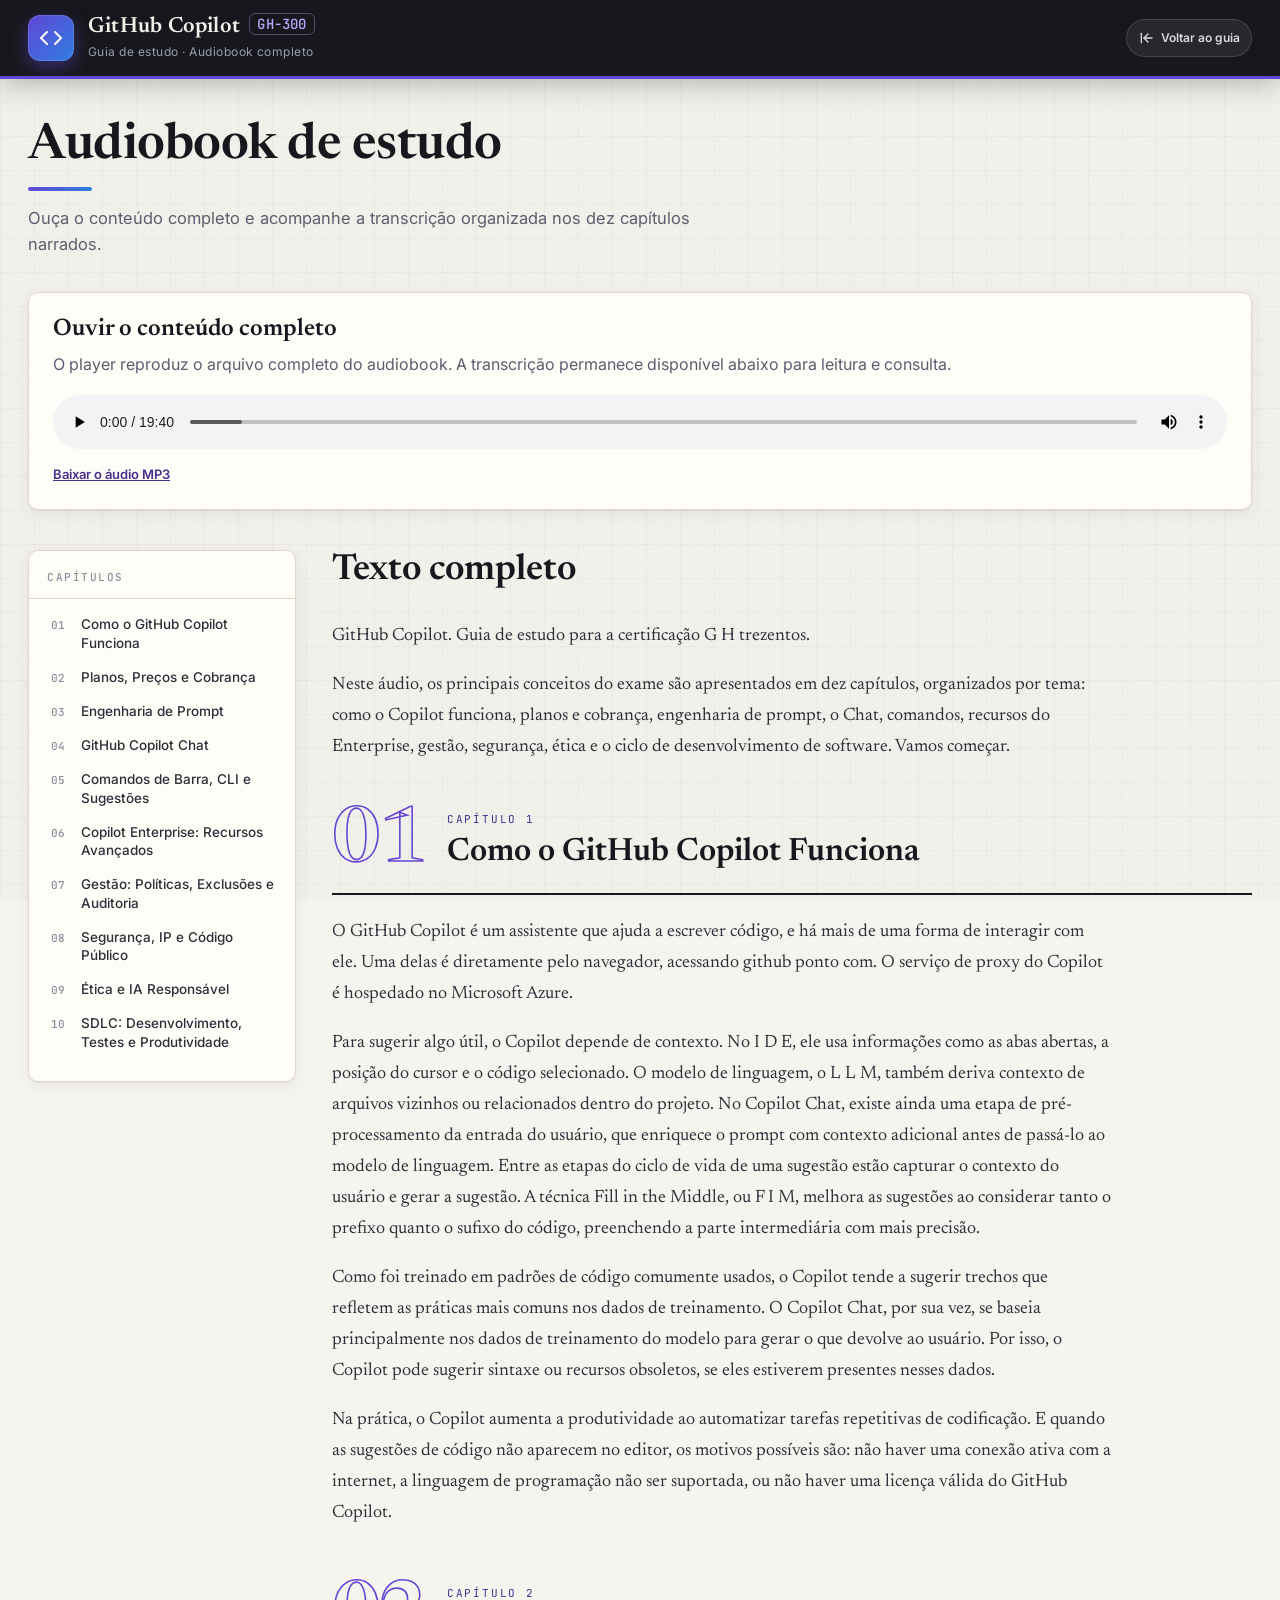
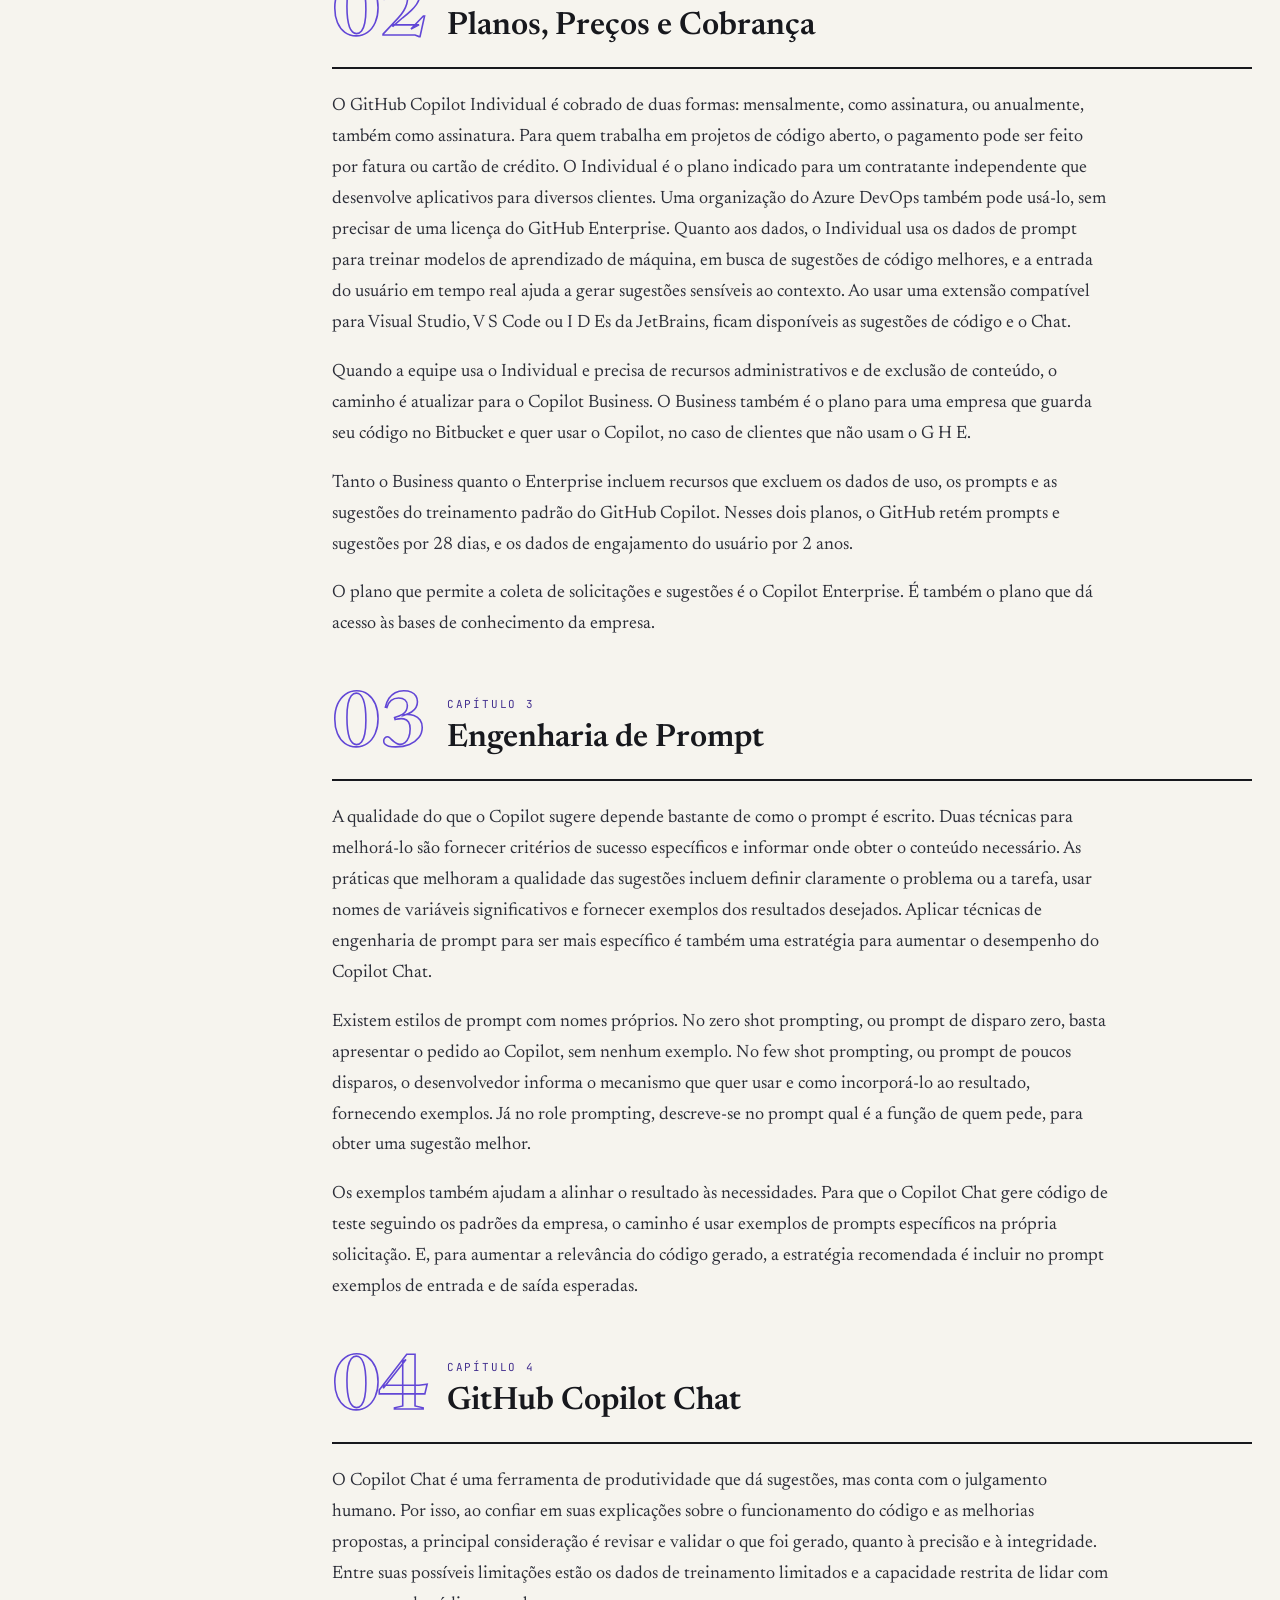
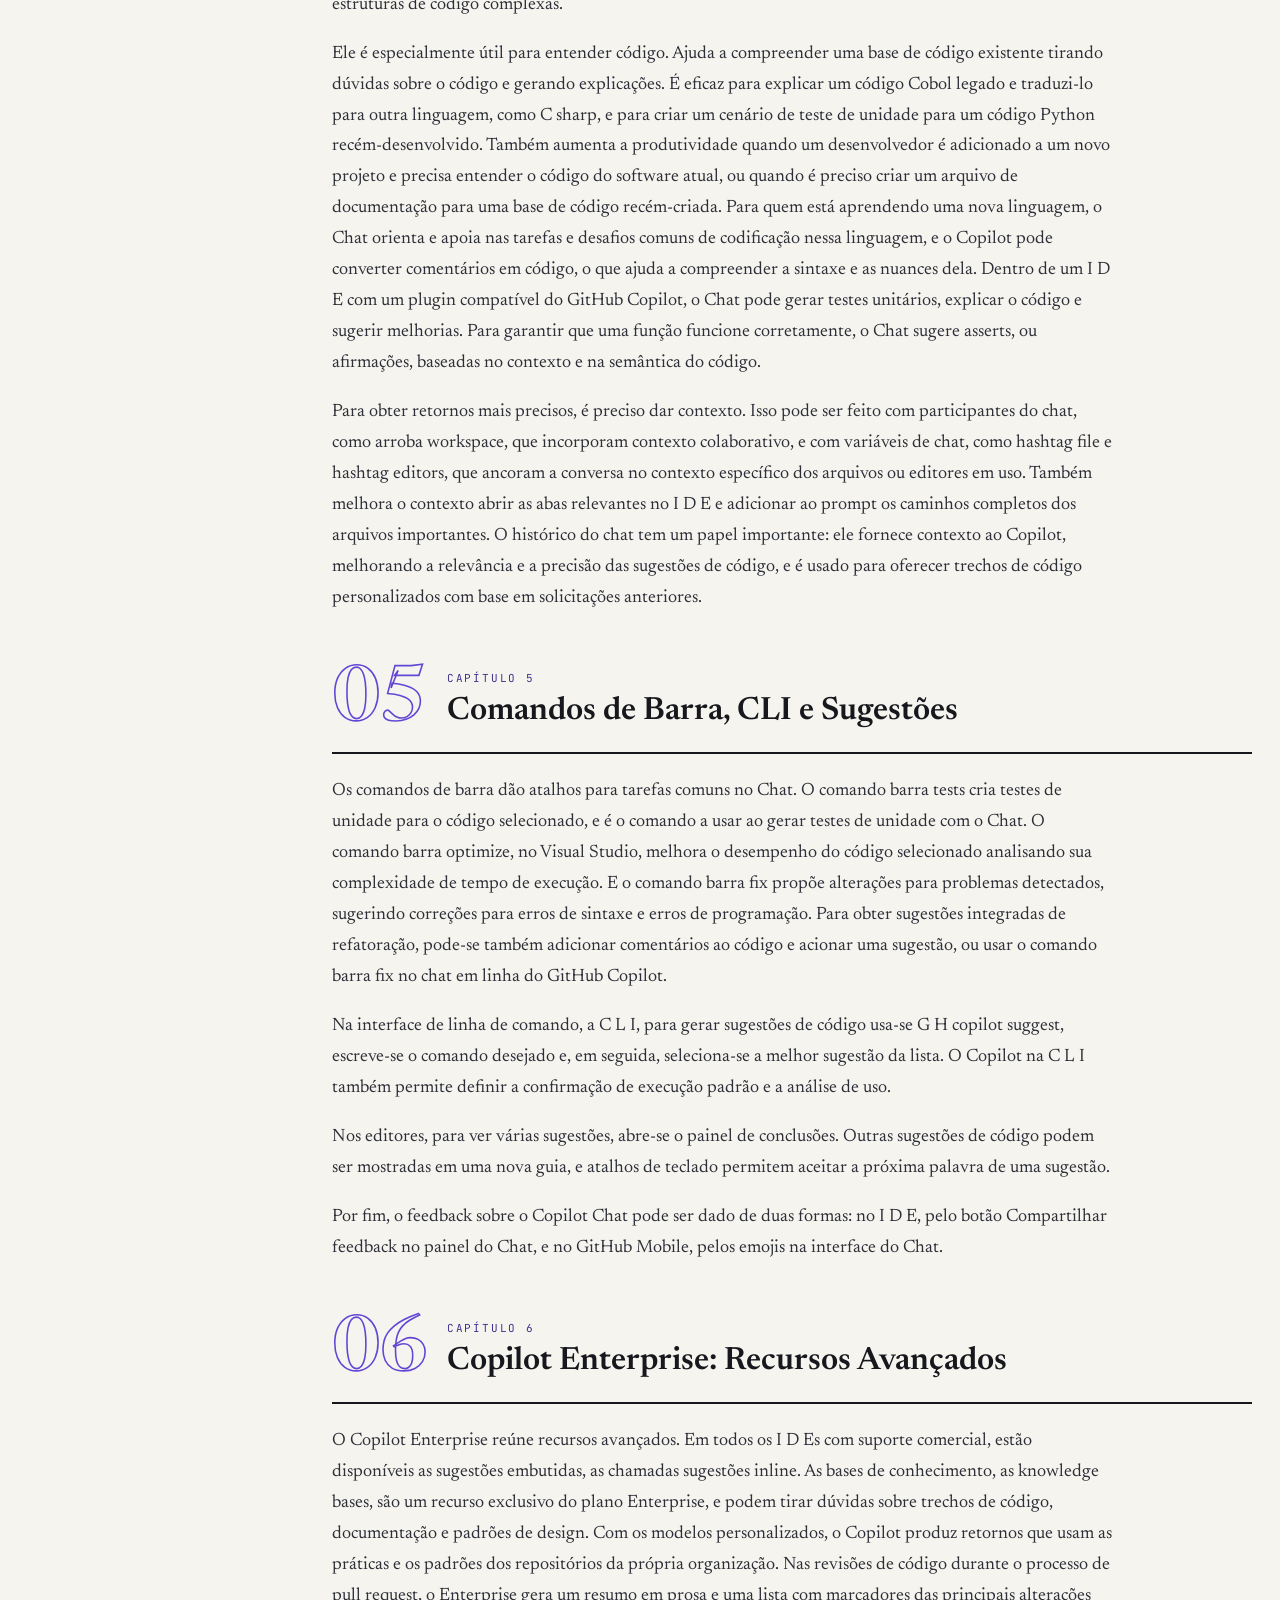
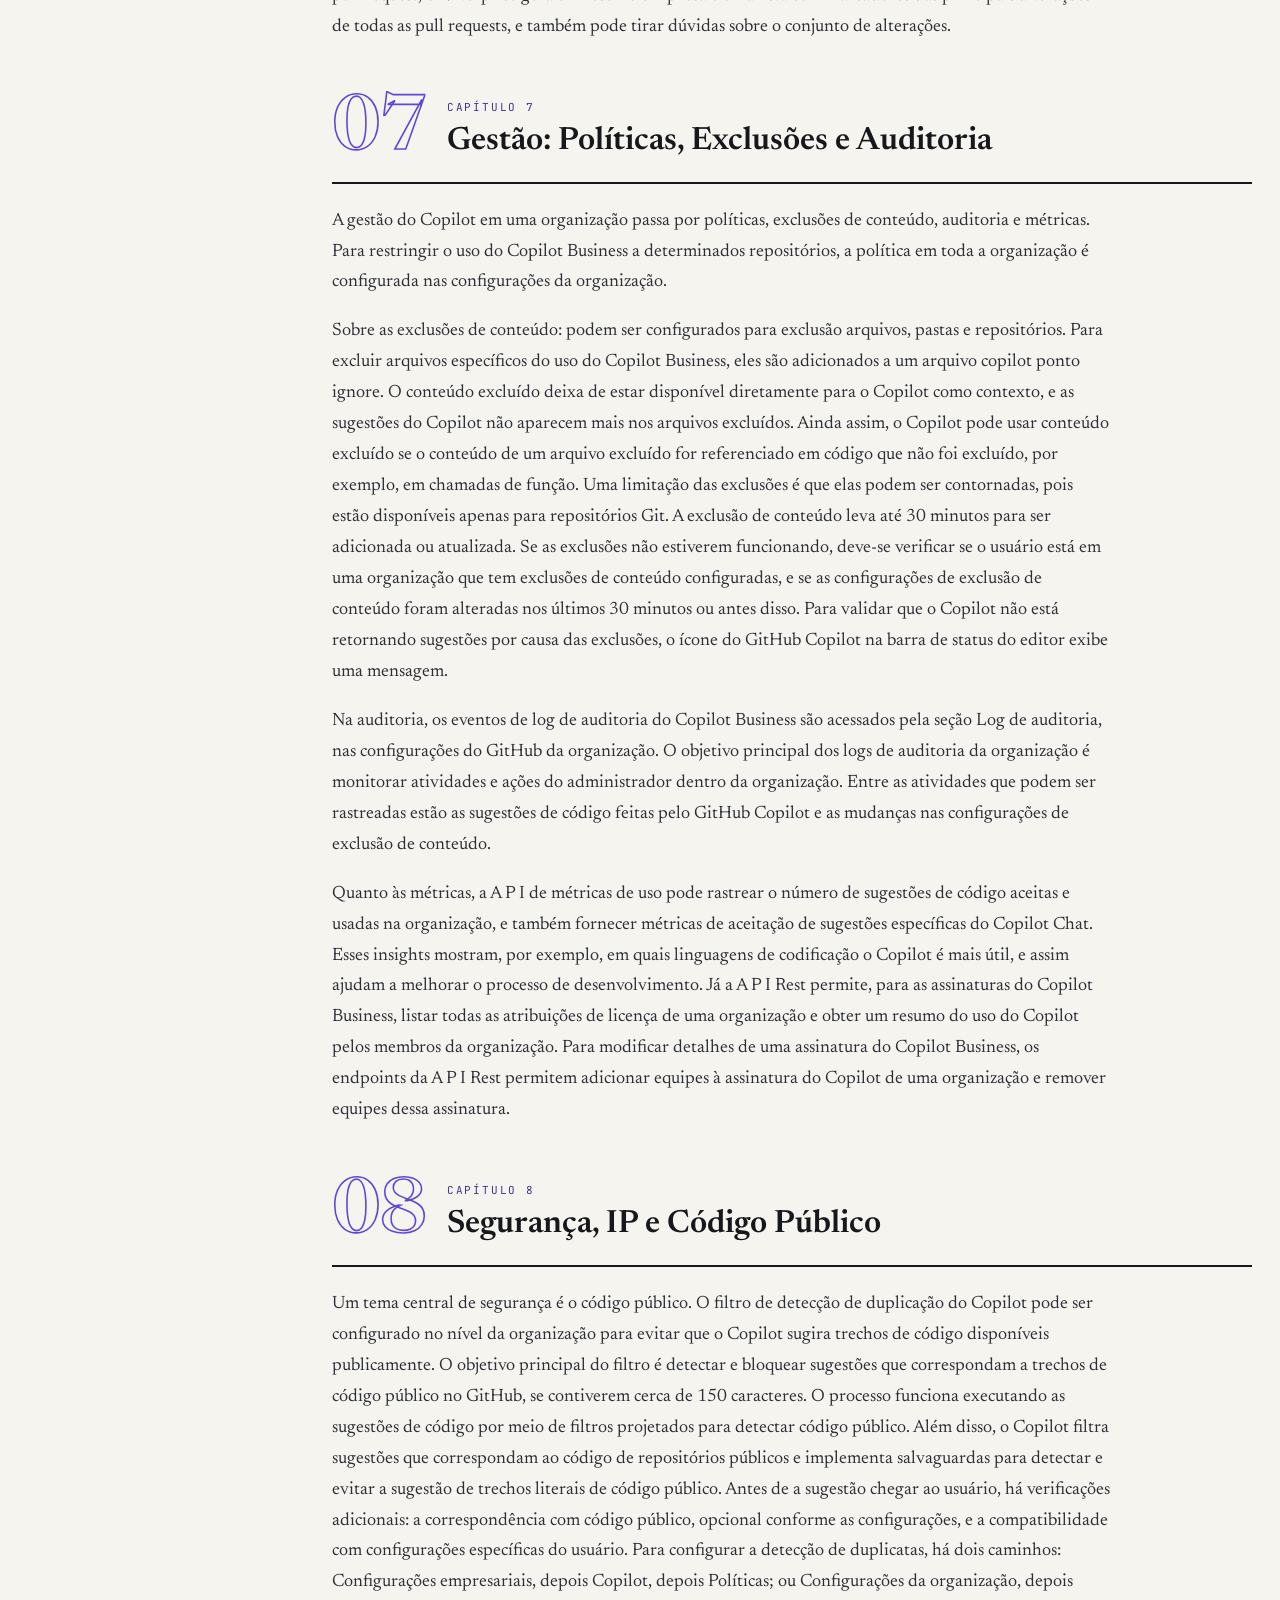
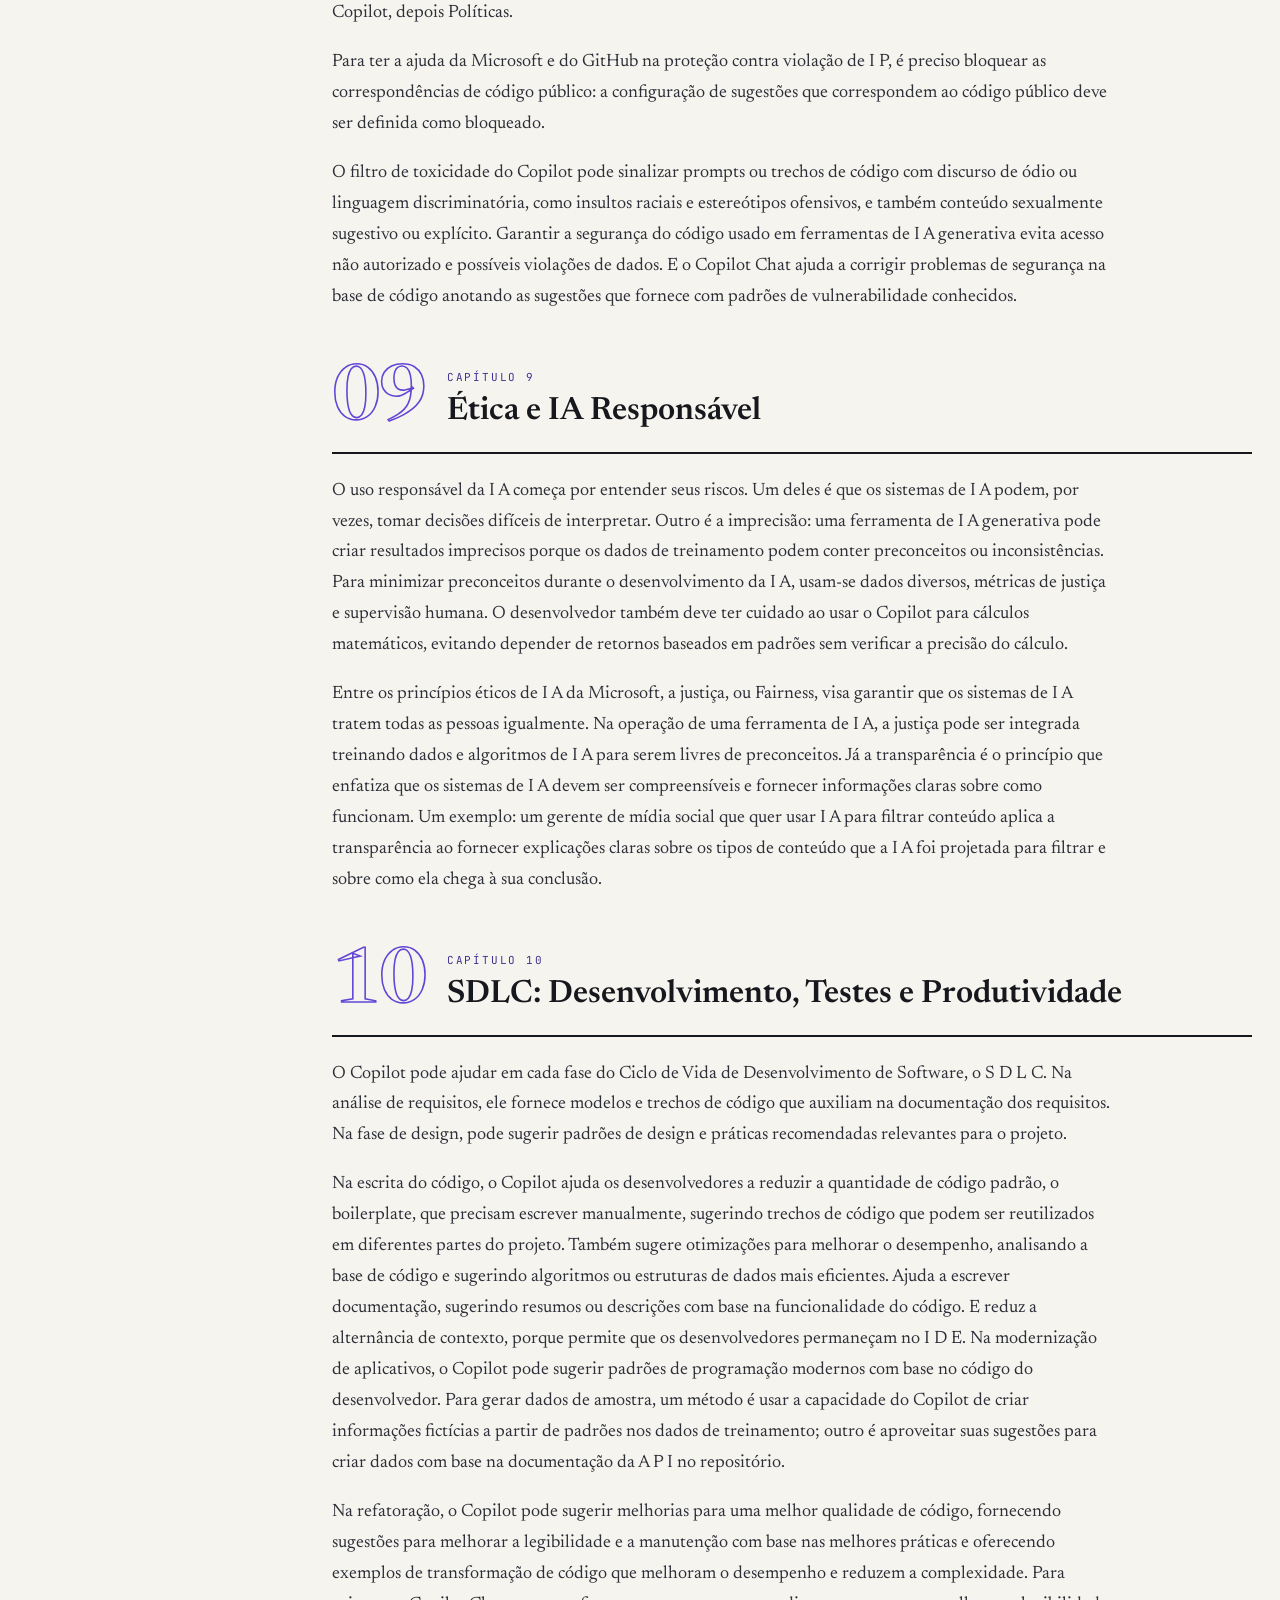
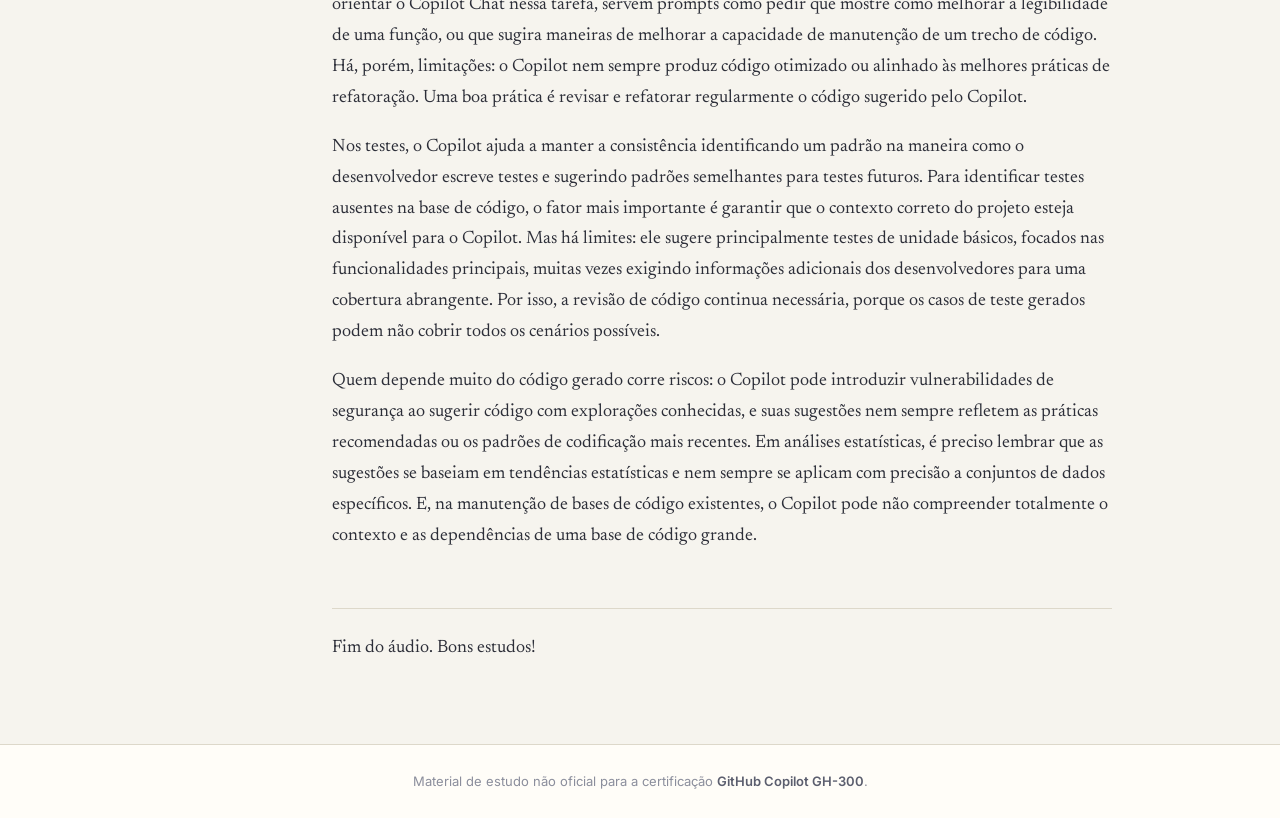
==== audiobook.html @ a76edcdc "feat(audio): include audio" ====
<!DOCTYPE html>
<html lang="pt-BR">
<head>
<meta charset="UTF-8">
<meta name="viewport" content="width=device-width, initial-scale=1.0">
<title>Audiobook · GitHub Copilot GH-300</title>
<meta name="description" content="Audiobook e texto completo por capítulos para estudo da certificação GitHub Copilot GH-300.">
<link rel="preconnect" href="https://fonts.googleapis.com">
<link rel="preconnect" href="https://fonts.gstatic.com" crossorigin>
<link href="https://fonts.googleapis.com/css2?family=Newsreader:ital,opsz,wght@0,6..72,400;0,6..72,500;0,6..72,600;1,6..72,400&family=Inter:wght@400;500;600;700&family=JetBrains+Mono:wght@400;500&display=swap" rel="stylesheet">
<link rel="stylesheet" href="styles.css">
<link rel="icon" href="data:image/svg+xml,<svg xmlns='http://www.w3.org/2000/svg' viewBox='0 0 100 100'><text y='.9em' font-size='90'>📘</text></svg>">
</head>
<body>
<a class="skip-link" href="#main-content">Pular para o conteúdo principal</a>

<header class="site-header">
  <div class="header-inner">
    <div class="brand">
      <div class="brand-mark">
        <svg viewBox="0 0 24 24" fill="none" stroke="currentColor" stroke-width="2" stroke-linecap="round" stroke-linejoin="round" aria-hidden="true"><polyline points="16 18 22 12 16 6"></polyline><polyline points="8 6 2 12 8 18"></polyline></svg>
      </div>
      <div class="brand-text">
        <h1>GitHub Copilot <span>GH-300</span></h1>
        <p>Guia de estudo · Audiobook completo</p>
      </div>
    </div>

    <div class="header-tools">
      <a class="header-page-link" href="index.html" aria-label="Voltar para o guia principal">
        <svg viewBox="0 0 24 24" fill="none" stroke="currentColor" stroke-width="2" stroke-linecap="round" stroke-linejoin="round" aria-hidden="true"><path d="M15 18l-6-6 6-6"></path><path d="M9 12h12"></path><path d="M5 5v14"></path></svg>
        <span>Voltar ao guia</span>
      </a>
    </div>
  </div>
</header>

<main id="main-content" class="container audiobook-page">
  <section class="view-intro" aria-labelledby="audiobook-title">
    <h2 id="audiobook-title">Audiobook de estudo</h2>
    <p>Ouça o conteúdo completo e acompanhe a transcrição organizada nos dez capítulos narrados.</p>
  </section>

  <section class="audiobook-player" aria-labelledby="player-title">
    <h2 id="player-title">Ouvir o conteúdo completo</h2>
    <p id="player-description">O player reproduz o arquivo completo do audiobook. A transcrição permanece disponível abaixo para leitura e consulta.</p>
    <audio controls preload="metadata" aria-label="Audiobook completo do GitHub Copilot GH-300" aria-describedby="player-description">
      <source src="audio/audiobook-github-copilot.mp3" type="audio/mpeg">
      Seu navegador não oferece reprodução de áudio HTML5.
      <a href="audio/audiobook-github-copilot.mp3">Abrir ou baixar o arquivo MP3</a>.
    </audio>
    <a class="audiobook-download" href="audio/audiobook-github-copilot.mp3" download>Baixar o áudio MP3</a>
  </section>

  <div class="chapters-layout">
    <aside class="chapter-nav" aria-label="Capítulos do audiobook">
      <h3>Capítulos</h3>
      <nav aria-label="Navegação por capítulo">
        <ol>
          <li><a href="#capitulo-1"><span class="nav-num">01</span><span class="nav-title">Como o GitHub Copilot Funciona</span></a></li>
          <li><a href="#capitulo-2"><span class="nav-num">02</span><span class="nav-title">Planos, Preços e Cobrança</span></a></li>
          <li><a href="#capitulo-3"><span class="nav-num">03</span><span class="nav-title">Engenharia de Prompt</span></a></li>
          <li><a href="#capitulo-4"><span class="nav-num">04</span><span class="nav-title">GitHub Copilot Chat</span></a></li>
          <li><a href="#capitulo-5"><span class="nav-num">05</span><span class="nav-title">Comandos de Barra, CLI e Sugestões</span></a></li>
          <li><a href="#capitulo-6"><span class="nav-num">06</span><span class="nav-title">Copilot Enterprise: Recursos Avançados</span></a></li>
          <li><a href="#capitulo-7"><span class="nav-num">07</span><span class="nav-title">Gestão: Políticas, Exclusões e Auditoria</span></a></li>
          <li><a href="#capitulo-8"><span class="nav-num">08</span><span class="nav-title">Segurança, IP e Código Público</span></a></li>
          <li><a href="#capitulo-9"><span class="nav-num">09</span><span class="nav-title">Ética e IA Responsável</span></a></li>
          <li><a href="#capitulo-10"><span class="nav-num">10</span><span class="nav-title">SDLC: Desenvolvimento, Testes e Produtividade</span></a></li>
        </ol>
      </nav>
    </aside>

    <article class="audiobook-transcript" aria-labelledby="transcript-title">
      <h2 id="transcript-title" class="audiobook-transcript-title">Texto completo</h2>

      <div class="audiobook-preamble audiobook-text">
        <p>GitHub Copilot. Guia de estudo para a certificação G H trezentos.</p>
        <p>Neste áudio, os principais conceitos do exame são apresentados em dez capítulos, organizados por tema: como o Copilot funciona, planos e cobrança, engenharia de prompt, o Chat, comandos, recursos do Enterprise, gestão, segurança, ética e o ciclo de desenvolvimento de software. Vamos começar.</p>
      </div>

      <section id="capitulo-1" class="chapter audiobook-chapter" aria-labelledby="capitulo-1-title">
        <div class="chapter-head">
          <div class="chapter-bignum" aria-hidden="true">01</div>
          <div>
            <span class="chapter-kicker">Capítulo 1</span>
            <h3 id="capitulo-1-title">Como o GitHub Copilot Funciona</h3>
          </div>
        </div>
        <div class="audiobook-text">
          <p>O GitHub Copilot é um assistente que ajuda a escrever código, e há mais de uma forma de interagir com ele. Uma delas é diretamente pelo navegador, acessando github ponto com. O serviço de proxy do Copilot é hospedado no Microsoft Azure.</p>
          <p>Para sugerir algo útil, o Copilot depende de contexto. No I D E, ele usa informações como as abas abertas, a posição do cursor e o código selecionado. O modelo de linguagem, o L L M, também deriva contexto de arquivos vizinhos ou relacionados dentro do projeto. No Copilot Chat, existe ainda uma etapa de pré-processamento da entrada do usuário, que enriquece o prompt com contexto adicional antes de passá-lo ao modelo de linguagem. Entre as etapas do ciclo de vida de uma sugestão estão capturar o contexto do usuário e gerar a sugestão. A técnica Fill in the Middle, ou F I M, melhora as sugestões ao considerar tanto o prefixo quanto o sufixo do código, preenchendo a parte intermediária com mais precisão.</p>
          <p>Como foi treinado em padrões de código comumente usados, o Copilot tende a sugerir trechos que refletem as práticas mais comuns nos dados de treinamento. O Copilot Chat, por sua vez, se baseia principalmente nos dados de treinamento do modelo para gerar o que devolve ao usuário. Por isso, o Copilot pode sugerir sintaxe ou recursos obsoletos, se eles estiverem presentes nesses dados.</p>
          <p>Na prática, o Copilot aumenta a produtividade ao automatizar tarefas repetitivas de codificação. E quando as sugestões de código não aparecem no editor, os motivos possíveis são: não haver uma conexão ativa com a internet, a linguagem de programação não ser suportada, ou não haver uma licença válida do GitHub Copilot.</p>
        </div>
      </section>

      <section id="capitulo-2" class="chapter audiobook-chapter" aria-labelledby="capitulo-2-title">
        <div class="chapter-head">
          <div class="chapter-bignum" aria-hidden="true">02</div>
          <div>
            <span class="chapter-kicker">Capítulo 2</span>
            <h3 id="capitulo-2-title">Planos, Preços e Cobrança</h3>
          </div>
        </div>
        <div class="audiobook-text">
          <p>O GitHub Copilot Individual é cobrado de duas formas: mensalmente, como assinatura, ou anualmente, também como assinatura. Para quem trabalha em projetos de código aberto, o pagamento pode ser feito por fatura ou cartão de crédito. O Individual é o plano indicado para um contratante independente que desenvolve aplicativos para diversos clientes. Uma organização do Azure DevOps também pode usá-lo, sem precisar de uma licença do GitHub Enterprise. Quanto aos dados, o Individual usa os dados de prompt para treinar modelos de aprendizado de máquina, em busca de sugestões de código melhores, e a entrada do usuário em tempo real ajuda a gerar sugestões sensíveis ao contexto. Ao usar uma extensão compatível para Visual Studio, V S Code ou I D Es da JetBrains, ficam disponíveis as sugestões de código e o Chat.</p>
          <p>Quando a equipe usa o Individual e precisa de recursos administrativos e de exclusão de conteúdo, o caminho é atualizar para o Copilot Business. O Business também é o plano para uma empresa que guarda seu código no Bitbucket e quer usar o Copilot, no caso de clientes que não usam o G H E.</p>
          <p>Tanto o Business quanto o Enterprise incluem recursos que excluem os dados de uso, os prompts e as sugestões do treinamento padrão do GitHub Copilot. Nesses dois planos, o GitHub retém prompts e sugestões por 28 dias, e os dados de engajamento do usuário por 2 anos.</p>
          <p>O plano que permite a coleta de solicitações e sugestões é o Copilot Enterprise. É também o plano que dá acesso às bases de conhecimento da empresa.</p>
        </div>
      </section>

      <section id="capitulo-3" class="chapter audiobook-chapter" aria-labelledby="capitulo-3-title">
        <div class="chapter-head">
          <div class="chapter-bignum" aria-hidden="true">03</div>
          <div>
            <span class="chapter-kicker">Capítulo 3</span>
            <h3 id="capitulo-3-title">Engenharia de Prompt</h3>
          </div>
        </div>
        <div class="audiobook-text">
          <p>A qualidade do que o Copilot sugere depende bastante de como o prompt é escrito. Duas técnicas para melhorá-lo são fornecer critérios de sucesso específicos e informar onde obter o conteúdo necessário. As práticas que melhoram a qualidade das sugestões incluem definir claramente o problema ou a tarefa, usar nomes de variáveis significativos e fornecer exemplos dos resultados desejados. Aplicar técnicas de engenharia de prompt para ser mais específico é também uma estratégia para aumentar o desempenho do Copilot Chat.</p>
          <p>Existem estilos de prompt com nomes próprios. No zero shot prompting, ou prompt de disparo zero, basta apresentar o pedido ao Copilot, sem nenhum exemplo. No few shot prompting, ou prompt de poucos disparos, o desenvolvedor informa o mecanismo que quer usar e como incorporá-lo ao resultado, fornecendo exemplos. Já no role prompting, descreve-se no prompt qual é a função de quem pede, para obter uma sugestão melhor.</p>
          <p>Os exemplos também ajudam a alinhar o resultado às necessidades. Para que o Copilot Chat gere código de teste seguindo os padrões da empresa, o caminho é usar exemplos de prompts específicos na própria solicitação. E, para aumentar a relevância do código gerado, a estratégia recomendada é incluir no prompt exemplos de entrada e de saída esperadas.</p>
        </div>
      </section>

      <section id="capitulo-4" class="chapter audiobook-chapter" aria-labelledby="capitulo-4-title">
        <div class="chapter-head">
          <div class="chapter-bignum" aria-hidden="true">04</div>
          <div>
            <span class="chapter-kicker">Capítulo 4</span>
            <h3 id="capitulo-4-title">GitHub Copilot Chat</h3>
          </div>
        </div>
        <div class="audiobook-text">
          <p>O Copilot Chat é uma ferramenta de produtividade que dá sugestões, mas conta com o julgamento humano. Por isso, ao confiar em suas explicações sobre o funcionamento do código e as melhorias propostas, a principal consideração é revisar e validar o que foi gerado, quanto à precisão e à integridade. Entre suas possíveis limitações estão os dados de treinamento limitados e a capacidade restrita de lidar com estruturas de código complexas.</p>
          <p>Ele é especialmente útil para entender código. Ajuda a compreender uma base de código existente tirando dúvidas sobre o código e gerando explicações. É eficaz para explicar um código Cobol legado e traduzi-lo para outra linguagem, como C sharp, e para criar um cenário de teste de unidade para um código Python recém-desenvolvido. Também aumenta a produtividade quando um desenvolvedor é adicionado a um novo projeto e precisa entender o código do software atual, ou quando é preciso criar um arquivo de documentação para uma base de código recém-criada. Para quem está aprendendo uma nova linguagem, o Chat orienta e apoia nas tarefas e desafios comuns de codificação nessa linguagem, e o Copilot pode converter comentários em código, o que ajuda a compreender a sintaxe e as nuances dela. Dentro de um I D E com um plugin compatível do GitHub Copilot, o Chat pode gerar testes unitários, explicar o código e sugerir melhorias. Para garantir que uma função funcione corretamente, o Chat sugere asserts, ou afirmações, baseadas no contexto e na semântica do código.</p>
          <p>Para obter retornos mais precisos, é preciso dar contexto. Isso pode ser feito com participantes do chat, como arroba workspace, que incorporam contexto colaborativo, e com variáveis de chat, como hashtag file e hashtag editors, que ancoram a conversa no contexto específico dos arquivos ou editores em uso. Também melhora o contexto abrir as abas relevantes no I D E e adicionar ao prompt os caminhos completos dos arquivos importantes. O histórico do chat tem um papel importante: ele fornece contexto ao Copilot, melhorando a relevância e a precisão das sugestões de código, e é usado para oferecer trechos de código personalizados com base em solicitações anteriores.</p>
        </div>
      </section>

      <section id="capitulo-5" class="chapter audiobook-chapter" aria-labelledby="capitulo-5-title">
        <div class="chapter-head">
          <div class="chapter-bignum" aria-hidden="true">05</div>
          <div>
            <span class="chapter-kicker">Capítulo 5</span>
            <h3 id="capitulo-5-title">Comandos de Barra, CLI e Sugestões</h3>
          </div>
        </div>
        <div class="audiobook-text">
          <p>Os comandos de barra dão atalhos para tarefas comuns no Chat. O comando barra tests cria testes de unidade para o código selecionado, e é o comando a usar ao gerar testes de unidade com o Chat. O comando barra optimize, no Visual Studio, melhora o desempenho do código selecionado analisando sua complexidade de tempo de execução. E o comando barra fix propõe alterações para problemas detectados, sugerindo correções para erros de sintaxe e erros de programação. Para obter sugestões integradas de refatoração, pode-se também adicionar comentários ao código e acionar uma sugestão, ou usar o comando barra fix no chat em linha do GitHub Copilot.</p>
          <p>Na interface de linha de comando, a C L I, para gerar sugestões de código usa-se G H copilot suggest, escreve-se o comando desejado e, em seguida, seleciona-se a melhor sugestão da lista. O Copilot na C L I também permite definir a confirmação de execução padrão e a análise de uso.</p>
          <p>Nos editores, para ver várias sugestões, abre-se o painel de conclusões. Outras sugestões de código podem ser mostradas em uma nova guia, e atalhos de teclado permitem aceitar a próxima palavra de uma sugestão.</p>
          <p>Por fim, o feedback sobre o Copilot Chat pode ser dado de duas formas: no I D E, pelo botão Compartilhar feedback no painel do Chat, e no GitHub Mobile, pelos emojis na interface do Chat.</p>
        </div>
      </section>

      <section id="capitulo-6" class="chapter audiobook-chapter" aria-labelledby="capitulo-6-title">
        <div class="chapter-head">
          <div class="chapter-bignum" aria-hidden="true">06</div>
          <div>
            <span class="chapter-kicker">Capítulo 6</span>
            <h3 id="capitulo-6-title">Copilot Enterprise: Recursos Avançados</h3>
          </div>
        </div>
        <div class="audiobook-text">
          <p>O Copilot Enterprise reúne recursos avançados. Em todos os I D Es com suporte comercial, estão disponíveis as sugestões embutidas, as chamadas sugestões inline. As bases de conhecimento, as knowledge bases, são um recurso exclusivo do plano Enterprise, e podem tirar dúvidas sobre trechos de código, documentação e padrões de design. Com os modelos personalizados, o Copilot produz retornos que usam as práticas e os padrões dos repositórios da própria organização. Nas revisões de código durante o processo de pull request, o Enterprise gera um resumo em prosa e uma lista com marcadores das principais alterações de todas as pull requests, e também pode tirar dúvidas sobre o conjunto de alterações.</p>
        </div>
      </section>

      <section id="capitulo-7" class="chapter audiobook-chapter" aria-labelledby="capitulo-7-title">
        <div class="chapter-head">
          <div class="chapter-bignum" aria-hidden="true">07</div>
          <div>
            <span class="chapter-kicker">Capítulo 7</span>
            <h3 id="capitulo-7-title">Gestão: Políticas, Exclusões e Auditoria</h3>
          </div>
        </div>
        <div class="audiobook-text">
          <p>A gestão do Copilot em uma organização passa por políticas, exclusões de conteúdo, auditoria e métricas. Para restringir o uso do Copilot Business a determinados repositórios, a política em toda a organização é configurada nas configurações da organização.</p>
          <p>Sobre as exclusões de conteúdo: podem ser configurados para exclusão arquivos, pastas e repositórios. Para excluir arquivos específicos do uso do Copilot Business, eles são adicionados a um arquivo copilot ponto ignore. O conteúdo excluído deixa de estar disponível diretamente para o Copilot como contexto, e as sugestões do Copilot não aparecem mais nos arquivos excluídos. Ainda assim, o Copilot pode usar conteúdo excluído se o conteúdo de um arquivo excluído for referenciado em código que não foi excluído, por exemplo, em chamadas de função. Uma limitação das exclusões é que elas podem ser contornadas, pois estão disponíveis apenas para repositórios Git. A exclusão de conteúdo leva até 30 minutos para ser adicionada ou atualizada. Se as exclusões não estiverem funcionando, deve-se verificar se o usuário está em uma organização que tem exclusões de conteúdo configuradas, e se as configurações de exclusão de conteúdo foram alteradas nos últimos 30 minutos ou antes disso. Para validar que o Copilot não está retornando sugestões por causa das exclusões, o ícone do GitHub Copilot na barra de status do editor exibe uma mensagem.</p>
          <p>Na auditoria, os eventos de log de auditoria do Copilot Business são acessados pela seção Log de auditoria, nas configurações do GitHub da organização. O objetivo principal dos logs de auditoria da organização é monitorar atividades e ações do administrador dentro da organização. Entre as atividades que podem ser rastreadas estão as sugestões de código feitas pelo GitHub Copilot e as mudanças nas configurações de exclusão de conteúdo.</p>
          <p>Quanto às métricas, a A P I de métricas de uso pode rastrear o número de sugestões de código aceitas e usadas na organização, e também fornecer métricas de aceitação de sugestões específicas do Copilot Chat. Esses insights mostram, por exemplo, em quais linguagens de codificação o Copilot é mais útil, e assim ajudam a melhorar o processo de desenvolvimento. Já a A P I Rest permite, para as assinaturas do Copilot Business, listar todas as atribuições de licença de uma organização e obter um resumo do uso do Copilot pelos membros da organização. Para modificar detalhes de uma assinatura do Copilot Business, os endpoints da A P I Rest permitem adicionar equipes à assinatura do Copilot de uma organização e remover equipes dessa assinatura.</p>
        </div>
      </section>

      <section id="capitulo-8" class="chapter audiobook-chapter" aria-labelledby="capitulo-8-title">
        <div class="chapter-head">
          <div class="chapter-bignum" aria-hidden="true">08</div>
          <div>
            <span class="chapter-kicker">Capítulo 8</span>
            <h3 id="capitulo-8-title">Segurança, IP e Código Público</h3>
          </div>
        </div>
        <div class="audiobook-text">
          <p>Um tema central de segurança é o código público. O filtro de detecção de duplicação do Copilot pode ser configurado no nível da organização para evitar que o Copilot sugira trechos de código disponíveis publicamente. O objetivo principal do filtro é detectar e bloquear sugestões que correspondam a trechos de código público no GitHub, se contiverem cerca de 150 caracteres. O processo funciona executando as sugestões de código por meio de filtros projetados para detectar código público. Além disso, o Copilot filtra sugestões que correspondam ao código de repositórios públicos e implementa salvaguardas para detectar e evitar a sugestão de trechos literais de código público. Antes de a sugestão chegar ao usuário, há verificações adicionais: a correspondência com código público, opcional conforme as configurações, e a compatibilidade com configurações específicas do usuário. Para configurar a detecção de duplicatas, há dois caminhos: Configurações empresariais, depois Copilot, depois Políticas; ou Configurações da organização, depois Copilot, depois Políticas.</p>
          <p>Para ter a ajuda da Microsoft e do GitHub na proteção contra violação de I P, é preciso bloquear as correspondências de código público: a configuração de sugestões que correspondem ao código público deve ser definida como bloqueado.</p>
          <p>O filtro de toxicidade do Copilot pode sinalizar prompts ou trechos de código com discurso de ódio ou linguagem discriminatória, como insultos raciais e estereótipos ofensivos, e também conteúdo sexualmente sugestivo ou explícito. Garantir a segurança do código usado em ferramentas de I A generativa evita acesso não autorizado e possíveis violações de dados. E o Copilot Chat ajuda a corrigir problemas de segurança na base de código anotando as sugestões que fornece com padrões de vulnerabilidade conhecidos.</p>
        </div>
      </section>

      <section id="capitulo-9" class="chapter audiobook-chapter" aria-labelledby="capitulo-9-title">
        <div class="chapter-head">
          <div class="chapter-bignum" aria-hidden="true">09</div>
          <div>
            <span class="chapter-kicker">Capítulo 9</span>
            <h3 id="capitulo-9-title">Ética e IA Responsável</h3>
          </div>
        </div>
        <div class="audiobook-text">
          <p>O uso responsável da I A começa por entender seus riscos. Um deles é que os sistemas de I A podem, por vezes, tomar decisões difíceis de interpretar. Outro é a imprecisão: uma ferramenta de I A generativa pode criar resultados imprecisos porque os dados de treinamento podem conter preconceitos ou inconsistências. Para minimizar preconceitos durante o desenvolvimento da I A, usam-se dados diversos, métricas de justiça e supervisão humana. O desenvolvedor também deve ter cuidado ao usar o Copilot para cálculos matemáticos, evitando depender de retornos baseados em padrões sem verificar a precisão do cálculo.</p>
          <p>Entre os princípios éticos de I A da Microsoft, a justiça, ou Fairness, visa garantir que os sistemas de I A tratem todas as pessoas igualmente. Na operação de uma ferramenta de I A, a justiça pode ser integrada treinando dados e algoritmos de I A para serem livres de preconceitos. Já a transparência é o princípio que enfatiza que os sistemas de I A devem ser compreensíveis e fornecer informações claras sobre como funcionam. Um exemplo: um gerente de mídia social que quer usar I A para filtrar conteúdo aplica a transparência ao fornecer explicações claras sobre os tipos de conteúdo que a I A foi projetada para filtrar e sobre como ela chega à sua conclusão.</p>
        </div>
      </section>

      <section id="capitulo-10" class="chapter audiobook-chapter" aria-labelledby="capitulo-10-title">
        <div class="chapter-head">
          <div class="chapter-bignum" aria-hidden="true">10</div>
          <div>
            <span class="chapter-kicker">Capítulo 10</span>
            <h3 id="capitulo-10-title">SDLC: Desenvolvimento, Testes e Produtividade</h3>
          </div>
        </div>
        <div class="audiobook-text">
          <p>O Copilot pode ajudar em cada fase do Ciclo de Vida de Desenvolvimento de Software, o S D L C. Na análise de requisitos, ele fornece modelos e trechos de código que auxiliam na documentação dos requisitos. Na fase de design, pode sugerir padrões de design e práticas recomendadas relevantes para o projeto.</p>
          <p>Na escrita do código, o Copilot ajuda os desenvolvedores a reduzir a quantidade de código padrão, o boilerplate, que precisam escrever manualmente, sugerindo trechos de código que podem ser reutilizados em diferentes partes do projeto. Também sugere otimizações para melhorar o desempenho, analisando a base de código e sugerindo algoritmos ou estruturas de dados mais eficientes. Ajuda a escrever documentação, sugerindo resumos ou descrições com base na funcionalidade do código. E reduz a alternância de contexto, porque permite que os desenvolvedores permaneçam no I D E. Na modernização de aplicativos, o Copilot pode sugerir padrões de programação modernos com base no código do desenvolvedor. Para gerar dados de amostra, um método é usar a capacidade do Copilot de criar informações fictícias a partir de padrões nos dados de treinamento; outro é aproveitar suas sugestões para criar dados com base na documentação da A P I no repositório.</p>
          <p>Na refatoração, o Copilot pode sugerir melhorias para uma melhor qualidade de código, fornecendo sugestões para melhorar a legibilidade e a manutenção com base nas melhores práticas e oferecendo exemplos de transformação de código que melhoram o desempenho e reduzem a complexidade. Para orientar o Copilot Chat nessa tarefa, servem prompts como pedir que mostre como melhorar a legibilidade de uma função, ou que sugira maneiras de melhorar a capacidade de manutenção de um trecho de código. Há, porém, limitações: o Copilot nem sempre produz código otimizado ou alinhado às melhores práticas de refatoração. Uma boa prática é revisar e refatorar regularmente o código sugerido pelo Copilot.</p>
          <p>Nos testes, o Copilot ajuda a manter a consistência identificando um padrão na maneira como o desenvolvedor escreve testes e sugerindo padrões semelhantes para testes futuros. Para identificar testes ausentes na base de código, o fator mais importante é garantir que o contexto correto do projeto esteja disponível para o Copilot. Mas há limites: ele sugere principalmente testes de unidade básicos, focados nas funcionalidades principais, muitas vezes exigindo informações adicionais dos desenvolvedores para uma cobertura abrangente. Por isso, a revisão de código continua necessária, porque os casos de teste gerados podem não cobrir todos os cenários possíveis.</p>
          <p>Quem depende muito do código gerado corre riscos: o Copilot pode introduzir vulnerabilidades de segurança ao sugerir código com explorações conhecidas, e suas sugestões nem sempre refletem as práticas recomendadas ou os padrões de codificação mais recentes. Em análises estatísticas, é preciso lembrar que as sugestões se baseiam em tendências estatísticas e nem sempre se aplicam com precisão a conjuntos de dados específicos. E, na manutenção de bases de código existentes, o Copilot pode não compreender totalmente o contexto e as dependências de uma base de código grande.</p>
        </div>
      </section>

      <div class="audiobook-ending audiobook-text">
        <p>Fim do áudio. Bons estudos!</p>
      </div>
    </article>
  </div>
</main>

<footer class="site-footer">
  <p>Material de estudo não oficial para a certificação <strong>GitHub Copilot GH-300</strong>.</p>
</footer>
</body>
</html>
---- styles.css ----
/* ═══════════════════════════════════════════════
   GH-300 · Guia de Estudo — identidade visual
   Papel quente + tinta, serif de leitura,
   acento "Copilot" violeta/azul
   ═══════════════════════════════════════════════ */

:root {
  --ink: #17181d;
  --ink-2: #2c2e38;
  --ink-3: #5b5e6e;
  --ink-4: #8b8e9c;
  --paper: #f6f4ee;
  --paper-2: #fffdf8;
  --paper-3: #ece8dd;
  --line: #ddd8ca;
  --line-2: #c9c3b1;
  --accent: #6247d6;
  --accent-2: #2f7de1;
  --accent-soft: #efeafb;
  --accent-ink: #43308f;
  --green: #1a7f37;
  --green-soft: #e6f4ea;
  --amber: #9a6700;
  --header-h: 76px;
  --radius: 10px;
  --shadow-1: 0 1px 2px rgba(23, 24, 29, .05), 0 4px 16px rgba(23, 24, 29, .06);
  --shadow-2: 0 2px 6px rgba(23, 24, 29, .08), 0 14px 40px rgba(23, 24, 29, .12);
  --font-display: "Newsreader", Georgia, serif;
  --font-body: "Inter", system-ui, sans-serif;
  --font-mono: "JetBrains Mono", ui-monospace, monospace;
}

* { margin: 0; padding: 0; box-sizing: border-box; }

html { scroll-behavior: smooth; scroll-padding-top: calc(var(--header-h) + 24px); }

body {
  font-family: var(--font-body);
  background: var(--paper);
  color: var(--ink);
  line-height: 1.6;
  font-size: 16px;
  -webkit-font-smoothing: antialiased;
  position: relative;
}

/* textura de papel + grade sutil */
body::before {
  content: "";
  position: fixed;
  inset: 0;
  pointer-events: none;
  z-index: 0;
  background-image:
    url("data:image/svg+xml,%3Csvg xmlns='http://www.w3.org/2000/svg' width='140' height='140'%3E%3Cfilter id='n'%3E%3CfeTurbulence type='fractalNoise' baseFrequency='.9' numOctaves='2'/%3E%3CfeColorMatrix values='0 0 0 0 0 0 0 0 0 0 0 0 0 0 0 0 0 0 .035 0'/%3E%3C/filter%3E%3Crect width='140' height='140' filter='url(%23n)'/%3E%3C/svg%3E"),
    linear-gradient(rgba(23,24,29,.028) 1px, transparent 1px),
    linear-gradient(90deg, rgba(23,24,29,.028) 1px, transparent 1px);
  background-size: 140px 140px, 34px 34px, 34px 34px;
}

main, header, footer { position: relative; z-index: 1; }

::selection { background: var(--accent); color: #fff; }

mark {
  background: #ffe9a8;
  color: var(--ink);
  border-radius: 3px;
  padding: 0 2px;
}

.hidden { display: none !important; }

/* ═══════════ HEADER ═══════════ */

.site-header {
  position: sticky;
  top: 0;
  z-index: 50;
  background: var(--ink);
  color: #f2f0ea;
  border-bottom: 3px solid var(--accent);
  box-shadow: 0 6px 24px rgba(23, 24, 29, .25);
}

.header-inner {
  max-width: 1280px;
  margin: 0 auto;
  min-height: var(--header-h);
  padding: 12px 28px;
  display: flex;
  align-items: center;
  gap: 28px;
  flex-wrap: wrap;
}

.brand { display: flex; align-items: center; gap: 14px; }

.brand-mark {
  width: 46px; height: 46px;
  display: grid; place-items: center;
  border-radius: 12px;
  background: linear-gradient(135deg, var(--accent) 0%, var(--accent-2) 100%);
  color: #fff;
  box-shadow: 0 0 0 1px rgba(255,255,255,.14) inset, 0 6px 18px rgba(98, 71, 214, .45);
  flex-shrink: 0;
}
.brand-mark svg { width: 24px; height: 24px; }

.brand-text h1 {
  font-family: var(--font-display);
  font-size: 22px;
  font-weight: 600;
  letter-spacing: .01em;
  line-height: 1.15;
}
.brand-text h1 span {
  font-family: var(--font-mono);
  font-size: 14px;
  font-weight: 500;
  color: #b9a8ff;
  border: 1px solid rgba(185, 168, 255, .35);
  border-radius: 6px;
  padding: 1px 7px;
  vertical-align: 3px;
  margin-left: 4px;
}
.brand-text p {
  font-size: 12px;
  color: #9b9db0;
  letter-spacing: .04em;
  margin-top: 1px;
}

/* ── Abas ── */
.tabs { display: flex; gap: 6px; margin-left: 12px; }

.tab {
  appearance: none;
  border: 1px solid transparent;
  background: transparent;
  color: #a7a9bb;
  font-family: var(--font-body);
  font-size: 14px;
  font-weight: 600;
  letter-spacing: .02em;
  padding: 10px 18px;
  border-radius: 999px;
  cursor: pointer;
  display: inline-flex;
  align-items: center;
  gap: 9px;
  transition: color .25s, background .25s, border-color .25s, transform .15s;
  position: relative;
}
.tab svg { width: 17px; height: 17px; }
.tab:hover { color: #fff; background: rgba(255,255,255,.07); }
.tab:active { transform: scale(.97); }
.tab.active {
  color: #fff;
  background: linear-gradient(135deg, rgba(98,71,214,.9), rgba(47,125,225,.75));
  border-color: rgba(255,255,255,.18);
  box-shadow: 0 4px 14px rgba(98, 71, 214, .4);
}
.tab:focus-visible { outline: 2px solid #b9a8ff; outline-offset: 2px; }

/* ── Ferramentas ── */
.header-tools { margin-left: auto; display: flex; align-items: center; gap: 10px; }

.search-wrap {
  display: flex; align-items: center; gap: 8px;
  background: rgba(255,255,255,.07);
  border: 1px solid rgba(255,255,255,.14);
  border-radius: 999px;
  padding: 8px 14px;
  transition: border-color .25s, background .25s, box-shadow .25s;
}
.search-wrap:focus-within {
  border-color: var(--accent-2);
  background: rgba(255,255,255,.11);
  box-shadow: 0 0 0 3px rgba(47, 125, 225, .25);
}
.search-icon { width: 15px; height: 15px; color: #9b9db0; flex-shrink: 0; }
#search {
  appearance: none; border: none; background: transparent; outline: none;
  color: #f2f0ea; font-family: var(--font-body); font-size: 14px;
  width: 190px;
}
#search::placeholder { color: #8688a0; }
#search::-webkit-search-cancel-button { filter: invert(.7); cursor: pointer; }
.search-wrap kbd {
  font-family: var(--font-mono); font-size: 11px;
  color: #8688a0; border: 1px solid rgba(255,255,255,.18);
  border-radius: 4px; padding: 0 5px; line-height: 1.5;
}

.icon-btn {
  appearance: none; cursor: pointer;
  width: 38px; height: 38px;
  display: grid; place-items: center;
  background: rgba(255,255,255,.07);
  border: 1px solid rgba(255,255,255,.14);
  border-radius: 50%;
  color: #c9cad8;
  transition: color .2s, background .2s, transform .15s, border-color .2s;
}
.icon-btn svg { width: 17px; height: 17px; }
.icon-btn:hover { color: #fff; background: rgba(255,255,255,.14); border-color: rgba(255,255,255,.3); transform: rotate(-4deg); }

.speech-global {
  display: flex; align-items: center; gap: 8px;
  position: relative;
  color: #d8d9e4;
}
.speech-global-actions { display: flex; align-items: center; gap: 5px; }
.speech-global-btn, .speech-global-stop {
  appearance: none; cursor: pointer;
  display: inline-flex; align-items: center; gap: 6px;
  border-radius: 7px;
  font-family: var(--font-body); font-size: 11px; font-weight: 600;
  line-height: 1; transition: color .2s, background .2s, border-color .2s, transform .15s;
}
.speech-global-btn {
  color: #fff; background: linear-gradient(135deg, var(--accent), var(--accent-2));
  border: 1px solid rgba(255,255,255,.2);
  padding: 9px 11px;
  box-shadow: 0 3px 10px rgba(47, 125, 225, .25);
}
.speech-global-btn:hover:not(:disabled) { filter: brightness(1.1); }
.speech-global-btn:active, .speech-global-stop:active { transform: scale(.97); }
.speech-global-btn:focus-visible, .speech-global-stop:focus-visible { outline: 2px solid #b9a8ff; outline-offset: 2px; }
.speech-global-btn svg, .speech-global-stop svg { width: 14px; height: 14px; flex-shrink: 0; }
.speech-global-icon-pause { display: none; }
.speech-global.is-playing .speech-global-icon-play { display: none; }
.speech-global.is-playing .speech-global-icon-pause { display: block; }
.speech-global-btn:disabled { cursor: not-allowed; opacity: .45; }
.speech-global-stop {
  color: #c9cad8; background: rgba(255,255,255,.07);
  border: 1px solid rgba(255,255,255,.14);
  padding: 8px 9px;
}
.speech-global-stop:hover:not(:disabled) { color: #fff; background: rgba(255,255,255,.14); border-color: rgba(255,255,255,.3); }
.speech-global-stop:disabled { cursor: not-allowed; opacity: .4; }
.speech-global-status {
  position: absolute; top: calc(100% + 7px); right: 0;
  width: max-content; max-width: 300px;
  padding: 4px 8px;
  border: 1px solid rgba(255,255,255,.14);
  border-radius: 5px;
  background: var(--ink);
  color: #a7a9bb;
  font-family: var(--font-mono); font-size: 9px;
  pointer-events: none;
  opacity: 0;
  transform: translateY(-3px);
  transition: opacity .2s, transform .2s;
  z-index: 60;
}
.speech-global:hover .speech-global-status,
.speech-global:focus-within .speech-global-status,
.speech-global[data-state="playing"] .speech-global-status,
.speech-global[data-state="paused"] .speech-global-status,
.speech-global[data-state="error"] .speech-global-status,
.speech-global[data-state="complete"] .speech-global-status { opacity: 1; transform: none; }
.speech-global-voice {
  position: absolute; width: 1px; height: 1px;
  overflow: hidden; clip: rect(0 0 0 0); clip-path: inset(50%);
  white-space: nowrap;
}

/* ═══════════ LAYOUT GERAL ═══════════ */

.container { max-width: 1280px; margin: 0 auto; padding: 40px 28px 80px; }

.view { display: none; }
.view.active { display: block; animation: viewIn .45s cubic-bezier(.22,.9,.35,1) both; }

@keyframes viewIn {
  from { opacity: 0; transform: translateY(14px); }
  to { opacity: 1; transform: none; }
}

.view-intro { margin-bottom: 34px; max-width: 720px; }
.view-intro h2 {
  font-family: var(--font-display);
  font-size: clamp(34px, 5vw, 50px);
  font-weight: 600;
  line-height: 1.08;
  letter-spacing: -.01em;
}
.view-intro h2::after {
  content: "";
  display: block;
  width: 64px; height: 4px;
  margin-top: 14px;
  border-radius: 2px;
  background: linear-gradient(90deg, var(--accent), var(--accent-2));
}
.view-intro p { margin-top: 14px; color: var(--ink-3); font-size: 16.5px; }

.stat-row { display: flex; gap: 10px; margin-top: 18px; flex-wrap: wrap; }
.stat {
  font-size: 13px; color: var(--ink-3);
  background: var(--paper-2);
  border: 1px solid var(--line);
  border-radius: 999px;
  padding: 6px 14px;
  box-shadow: var(--shadow-1);
}
.stat strong { color: var(--accent-ink); font-family: var(--font-mono); font-size: 13px; }

.empty-msg {
  text-align: center; color: var(--ink-4);
  font-family: var(--font-display); font-style: italic; font-size: 19px;
  padding: 60px 0;
}

/* ═══════════ CHEAT SHEET ═══════════ */

.cs-grid {
  columns: 2;
  column-gap: 22px;
}

.cs-card {
  break-inside: avoid;
  background: var(--paper-2);
  border: 1px solid var(--line);
  border-radius: var(--radius);
  margin-bottom: 22px;
  box-shadow: var(--shadow-1);
  overflow: hidden;
  position: relative;
  transition: box-shadow .3s, transform .3s, border-color .3s;
}
.cs-card::before {
  content: "";
  position: absolute; top: 0; left: 0; right: 0; height: 3px;
  background: linear-gradient(90deg, var(--accent), var(--accent-2));
  transform: scaleX(0);
  transform-origin: left;
  transition: transform .45s cubic-bezier(.22,.9,.35,1);
}
.cs-card:hover { box-shadow: var(--shadow-2); transform: translateY(-3px); border-color: var(--line-2); }
.cs-card:hover::before { transform: scaleX(1); }

.cs-card-head {
  display: flex; align-items: center; gap: 12px;
  padding: 18px 22px 14px;
  border-bottom: 1px dashed var(--line);
}
.cs-icon {
  width: 38px; height: 38px; flex-shrink: 0;
  display: grid; place-items: center;
  border-radius: 9px;
  background: var(--accent-soft);
  color: var(--accent-ink);
  transition: transform .35s cubic-bezier(.34,1.56,.64,1), background .3s;
}
.cs-icon svg { width: 20px; height: 20px; }
.cs-card:hover .cs-icon { transform: rotate(-6deg) scale(1.08); background: #e3daf8; }

.cs-card-head h3 {
  font-family: var(--font-display);
  font-size: 21px; font-weight: 600; line-height: 1.2;
}
.cs-card-head .cs-count {
  margin-left: auto;
  font-family: var(--font-mono); font-size: 11px;
  color: var(--ink-4);
  border: 1px solid var(--line);
  border-radius: 999px;
  padding: 2px 9px;
  white-space: nowrap;
}

.cs-items { padding: 8px 22px 16px; }

.cs-item {
  display: grid;
  grid-template-columns: minmax(120px, 190px) 1fr;
  gap: 4px 18px;
  padding: 11px 0;
  border-bottom: 1px dotted var(--line);
}
.cs-item:last-child { border-bottom: none; }
.cs-item dt {
  font-weight: 600; font-size: 13.5px; color: var(--accent-ink);
  letter-spacing: .01em;
}
.cs-item dd { font-size: 14.5px; color: var(--ink-2); }
.cs-item dd code, .q-answer code, .q-text code {
  font-family: var(--font-mono); font-size: .88em;
  background: var(--paper-3); border: 1px solid var(--line);
  border-radius: 4px; padding: 1px 5px; color: var(--ink-2);
}

/* ═══════════ CAPÍTULOS ═══════════ */

.chapters-layout { display: grid; grid-template-columns: 268px 1fr; gap: 36px; align-items: start; }

/* ── Nav lateral sticky ── */
.chapter-nav {
  position: sticky;
  top: calc(var(--header-h) + 26px);
  background: var(--paper-2);
  border: 1px solid var(--line);
  border-radius: var(--radius);
  box-shadow: var(--shadow-1);
  padding: 18px 0 14px;
  max-height: calc(100vh - var(--header-h) - 52px);
  overflow-y: auto;
  scrollbar-width: thin;
}
.chapter-nav > h3 {
  font-family: var(--font-mono);
  font-size: 11px; font-weight: 500;
  text-transform: uppercase; letter-spacing: .14em;
  color: var(--ink-4);
  padding: 0 18px 12px;
  border-bottom: 1px solid var(--line);
}
.chapter-nav ol { list-style: none; counter-reset: none; padding: 8px 10px; }

.chapter-nav li a {
  display: flex; align-items: baseline; gap: 10px;
  padding: 8px 10px;
  border-radius: 8px;
  text-decoration: none;
  color: var(--ink-2);
  font-size: 13.5px; font-weight: 500;
  line-height: 1.35;
  transition: background .2s, color .2s, padding-left .2s;
  border-left: 2px solid transparent;
}
.chapter-nav li a .nav-num {
  font-family: var(--font-mono); font-size: 11px;
  color: var(--ink-4); flex-shrink: 0; width: 20px;
}
.chapter-nav li a .nav-count {
  margin-left: auto;
  font-family: var(--font-mono); font-size: 10.5px;
  color: var(--ink-4);
  background: var(--paper-3);
  border-radius: 999px; padding: 1px 7px;
  flex-shrink: 0;
}
.chapter-nav li a:hover { background: var(--accent-soft); color: var(--accent-ink); padding-left: 14px; }
.chapter-nav li a.current {
  background: var(--accent-soft);
  color: var(--accent-ink);
  border-left-color: var(--accent);
  font-weight: 600;
}

.nav-progress { padding: 14px 18px 6px; border-top: 1px solid var(--line); margin-top: 8px; }
.progress-label {
  display: flex; justify-content: space-between;
  font-family: var(--font-mono); font-size: 11px;
  color: var(--ink-4); margin-bottom: 8px;
}
.progress-bar {
  height: 8px; border-radius: 99px;
  background: var(--paper-3);
  border: 1px solid var(--line);
  overflow: hidden;
}
#progress-fill {
  height: 100%; width: 0%;
  border-radius: 99px;
  background: linear-gradient(90deg, var(--accent), var(--accent-2));
  transition: width .6s cubic-bezier(.22,.9,.35,1);
  position: relative;
}
.btn-ghost {
  margin-top: 12px; width: 100%;
  appearance: none; cursor: pointer;
  background: transparent;
  border: 1px solid var(--line-2);
  border-radius: 8px;
  color: var(--ink-3);
  font-family: var(--font-body); font-size: 12.5px; font-weight: 500;
  padding: 7px 0;
  transition: color .2s, border-color .2s, background .2s;
}
.btn-ghost:hover { color: var(--accent-ink); border-color: var(--accent); background: var(--accent-soft); }

/* ── Capítulo ── */
.chapter {
  margin-bottom: 56px;
  scroll-margin-top: calc(var(--header-h) + 24px);
}

.chapter-head {
  display: flex; gap: 20px; align-items: flex-start;
  padding-bottom: 18px;
  border-bottom: 2px solid var(--ink);
  margin-bottom: 22px;
}
.chapter-bignum {
  font-family: var(--font-display);
  font-size: 76px; font-weight: 600;
  line-height: .85;
  color: transparent;
  -webkit-text-stroke: 1.6px var(--accent);
  letter-spacing: -.02em;
  flex-shrink: 0;
  transition: color .4s, transform .4s;
  user-select: none;
}
.chapter:hover .chapter-bignum { color: var(--accent-soft); transform: translateY(-2px); }

.chapter-head h3 {
  font-family: var(--font-display);
  font-size: clamp(24px, 3vw, 32px);
  font-weight: 600; line-height: 1.15;
}
.chapter-head .chapter-kicker {
  font-family: var(--font-mono); font-size: 11px;
  text-transform: uppercase; letter-spacing: .16em;
  color: var(--accent-ink);
  display: block; margin-bottom: 6px;
}
.chapter-head p { color: var(--ink-3); font-size: 14.5px; margin-top: 6px; }
.chapter-meta {
  margin-left: auto; text-align: right; flex-shrink: 0;
  font-family: var(--font-mono); font-size: 11.5px; color: var(--ink-4);
}
.chapter-meta strong { display: block; font-size: 20px; color: var(--ink-2); font-family: var(--font-display); }

/* ── Cartão de questão (formato estudo) ── */
.q-card {
  background: var(--paper-2);
  border: 1px solid var(--line);
  border-left: 3px solid var(--line-2);
  border-radius: var(--radius);
  padding: 18px 22px 16px;
  margin-bottom: 14px;
  box-shadow: var(--shadow-1);
  scroll-margin-top: calc(var(--header-h) + 24px);
  transition: border-left-color .3s, box-shadow .3s, transform .25s, opacity .3s;
}
.q-card:hover, .q-card.speech-current { border-left-color: var(--accent); box-shadow: var(--shadow-2); }
.q-card:hover { transform: translateX(3px); }
.q-card.speech-current { transform: none; }
.q-card.studied { border-left-color: var(--green); background: #fbfdf9; }
.q-card.studied .q-badge { background: var(--green-soft); color: var(--green); border-color: #bfe3c9; }

.q-top { display: flex; align-items: center; gap: 10px; margin-bottom: 10px; }
.q-badge {
  font-family: var(--font-mono); font-size: 11px; font-weight: 500;
  color: var(--accent-ink);
  background: var(--accent-soft);
  border: 1px solid #d9cff5;
  border-radius: 999px;
  padding: 2px 10px;
  letter-spacing: .03em;
  transition: background .3s, color .3s, border-color .3s;
}
.q-tag {
  font-size: 11px; font-weight: 500;
  color: var(--ink-4);
  font-family: var(--font-mono);
}

.q-studied-label {
  margin-left: auto;
  display: inline-flex; align-items: center; gap: 7px;
  font-size: 12px; color: var(--ink-4);
  cursor: pointer; user-select: none;
  padding: 3px 4px; border-radius: 6px;
  transition: color .2s;
}
.q-studied-label:hover { color: var(--green); }
.q-studied-label input {
  appearance: none; cursor: pointer;
  width: 17px; height: 17px;
  border: 1.5px solid var(--line-2);
  border-radius: 5px;
  background: var(--paper-2);
  display: grid; place-items: center;
  transition: background .2s, border-color .2s, transform .15s;
  flex-shrink: 0;
}
.q-studied-label input::after {
  content: "";
  width: 9px; height: 5px;
  border-left: 2px solid #fff; border-bottom: 2px solid #fff;
  transform: rotate(-45deg) scale(0);
  transition: transform .2s cubic-bezier(.34,1.56,.64,1);
  margin-top: -2px;
}
.q-studied-label input:checked { background: var(--green); border-color: var(--green); }
.q-studied-label input:checked::after { transform: rotate(-45deg) scale(1); }
.q-studied-label input:focus-visible { outline: 2px solid var(--accent); outline-offset: 2px; }
.q-card.studied .q-studied-label { color: var(--green); font-weight: 500; }

.q-text {
  font-family: var(--font-display);
  font-size: 18.5px; font-weight: 500;
  line-height: 1.45; color: var(--ink);
}

.q-audio-controls {
  display: flex; align-items: center; gap: 8px;
  margin-top: 12px;
}
.q-audio-btn, .q-audio-stop {
  appearance: none; cursor: pointer;
  display: inline-flex; align-items: center; gap: 7px;
  border-radius: 7px;
  font-family: var(--font-body); font-size: 12px; font-weight: 600;
  line-height: 1; transition: color .2s, background .2s, border-color .2s, transform .15s;
}
.q-audio-btn {
  color: #fff; background: var(--accent);
  border: 1px solid var(--accent);
  padding: 9px 12px;
}
.q-audio-btn:hover:not(:disabled) { background: var(--accent-ink); border-color: var(--accent-ink); }
.q-audio-btn:disabled { cursor: not-allowed; opacity: .45; }
.q-audio-btn:active, .q-audio-stop:active { transform: scale(.97); }
.q-audio-btn:focus-visible, .q-audio-stop:focus-visible { outline: 2px solid var(--accent); outline-offset: 2px; }
.q-audio-btn svg, .q-audio-stop svg { width: 14px; height: 14px; flex-shrink: 0; }
.q-audio-icon-pause { display: none; }
.q-card.speech-playing .q-audio-icon-play { display: none; }
.q-card.speech-playing .q-audio-icon-pause { display: block; }
.q-card.speech-paused .q-audio-icon-pause { display: none; }
.q-audio-stop {
  color: var(--ink-3); background: transparent;
  border: 1px solid var(--line-2);
  padding: 8px 11px;
}
.q-audio-stop:hover:not(:disabled) { color: var(--accent-ink); background: var(--accent-soft); border-color: var(--accent); }
.q-audio-stop:disabled { cursor: not-allowed; opacity: .45; }

.q-answers { margin-top: 12px; padding-left: 2px; }
.q-answers-label {
  font-family: var(--font-mono); font-size: 10.5px;
  text-transform: uppercase; letter-spacing: .14em;
  color: var(--green); font-weight: 500;
  display: flex; align-items: center; gap: 7px;
  margin-bottom: 8px;
}
.q-answers-label::after { content: ""; flex: 1; height: 1px; background: linear-gradient(90deg, #cbe5d3, transparent); }
.q-answers-label svg { width: 13px; height: 13px; }

.q-answer {
  display: flex; gap: 11px; align-items: flex-start;
  background: var(--green-soft);
  border: 1px solid #cfe8d6;
  border-radius: 8px;
  padding: 10px 14px;
  margin-bottom: 7px;
  font-size: 14.5px; color: #1c3a26;
}
.q-answer:last-child { margin-bottom: 0; }
.q-letter {
  font-family: var(--font-mono); font-size: 11.5px; font-weight: 500;
  color: #fff; background: var(--green);
  border-radius: 6px; padding: 1px 8px;
  margin-top: 2px; flex-shrink: 0;
}

/* ═══════════ FOOTER ═══════════ */

.site-footer {
  border-top: 1px solid var(--line);
  background: var(--paper-2);
  padding: 26px 28px;
  text-align: center;
}
.site-footer p { font-size: 13px; color: var(--ink-4); }
.site-footer strong { color: var(--ink-3); font-weight: 600; }

/* ═══════════ REVEAL ═══════════ */

.reveal { opacity: 0; transform: translateY(20px); transition: opacity .55s ease, transform .55s cubic-bezier(.22,.9,.35,1); }
.reveal.visible { opacity: 1; transform: none; }

@media (prefers-reduced-motion: reduce) {
  *, *::before, *::after { animation-duration: .01ms !important; transition-duration: .01ms !important; }
  html { scroll-behavior: auto; }
  .reveal { opacity: 1; transform: none; }
}

/* ═══════════ RESPONSIVO ═══════════ */

@media (max-width: 1080px) {
  .cs-grid { columns: 1; }
  .chapters-layout { grid-template-columns: 1fr; }
  .chapter-nav { position: static; max-height: none; }
  .chapter-nav ol { display: flex; flex-wrap: wrap; gap: 4px; }
  .chapter-nav li a { white-space: nowrap; border: 1px solid var(--line); border-left-width: 2px; }
  .nav-progress { display: none; }
}

@media (max-width: 860px) {
  .header-inner { gap: 14px; padding: 12px 18px; }
  .tabs { margin-left: 0; order: 3; width: 100%; }
  .tab { flex: 1; justify-content: center; }
  .header-tools { order: 2; }
  #search { width: 130px; }
  .speech-global-status { right: auto; left: 0; }
  .container { padding: 28px 18px 60px; }
  .chapter-head { flex-wrap: wrap; }
  .chapter-bignum { font-size: 56px; }
  .chapter-meta { margin-left: 0; text-align: left; }
  .cs-item { grid-template-columns: 1fr; gap: 2px; }
}

@media (max-width: 560px) {
  .header-tools { width: 100%; }
  .search-wrap { flex: 1; }
  #search { width: 100%; }
  .speech-global { margin-left: auto; }
  .speech-global-status { right: 0; left: auto; }
  .speech-global-btn span { display: none; }
  .speech-global-btn { padding: 9px; }
  .speech-global-stop span { display: none; }
  .speech-global-stop { padding: 8px; }
}

.skip-link {
  position: fixed;
  top: 12px;
  left: 12px;
  z-index: 100;
  transform: translateY(-180%);
  padding: 9px 13px;
  border-radius: 7px;
  background: var(--accent);
  color: #fff;
  font-weight: 600;
  text-decoration: none;
  box-shadow: var(--shadow-2);
  transition: transform .2s;
}

.skip-link:focus {
  transform: translateY(0);
}

.header-page-link {
  display: inline-flex;
  align-items: center;
  gap: 7px;
  padding: 8px 11px;
  border: 1px solid rgba(255,255,255,.14);
  border-radius: 999px;
  background: rgba(255,255,255,.07);
  color: #d8d9e4;
  font-size: 12px;
  font-weight: 600;
  text-decoration: none;
  white-space: nowrap;
  transition: color .2s, background .2s, border-color .2s;
}

.header-page-link:hover {
  background: rgba(255,255,255,.14);
  color: #fff;
  border-color: rgba(255,255,255,.3);
}

.header-page-link:focus-visible {
  outline: 2px solid #b9a8ff;
  outline-offset: 2px;
}

.header-page-link svg {
  width: 16px;
  height: 16px;
  flex-shrink: 0;
}

.audiobook-player {
  margin-bottom: 40px;
  padding: 22px 24px;
  background: var(--paper-2);
  border: 1px solid var(--line);
  border-radius: var(--radius);
  box-shadow: var(--shadow-1);
}

.audiobook-player h2,
.audiobook-transcript-title {
  font-family: var(--font-display);
  font-weight: 600;
  line-height: 1.2;
}

.audiobook-player p {
  margin-top: 8px;
  color: var(--ink-3);
}

.audiobook-player audio {
  display: block;
  width: 100%;
  min-height: 40px;
  margin: 18px 0 12px;
}

.audiobook-download {
  color: var(--accent-ink);
  font-size: 13px;
  font-weight: 600;
}

.audiobook-transcript-title {
  margin-bottom: 28px;
  font-size: clamp(26px, 4vw, 36px);
}

.audiobook-preamble {
  margin-bottom: 48px;
}

.audiobook-text {
  max-width: 78ch;
}

.audiobook-text p {
  margin: 0 0 18px;
  color: var(--ink-2);
  font-family: var(--font-display);
  font-size: 18px;
  line-height: 1.72;
}

.audiobook-text p:last-child {
  margin-bottom: 0;
}

.audiobook-ending {
  margin-top: 20px;
  padding-top: 24px;
  border-top: 1px solid var(--line);
}

@media (max-width: 560px) {
  .header-page-link span {
    display: none;
  }

  .header-page-link {
    padding: 9px;
  }

  .audiobook-player {
    padding: 18px;
  }
}

/* ═══════════ IMPRESSÃO ═══════════ */

@media print {
  .site-header, .chapter-nav, .site-footer, .q-studied-label, .q-audio-controls, .speech-global, #btn-print, .audiobook-player, .skip-link { display: none !important; }
  body { background: #fff; }
  body::before { display: none; }
  .view { display: block !important; page-break-before: always; }
  .q-card, .cs-card { box-shadow: none; break-inside: avoid; }
  .container { max-width: none; padding: 0; }
}
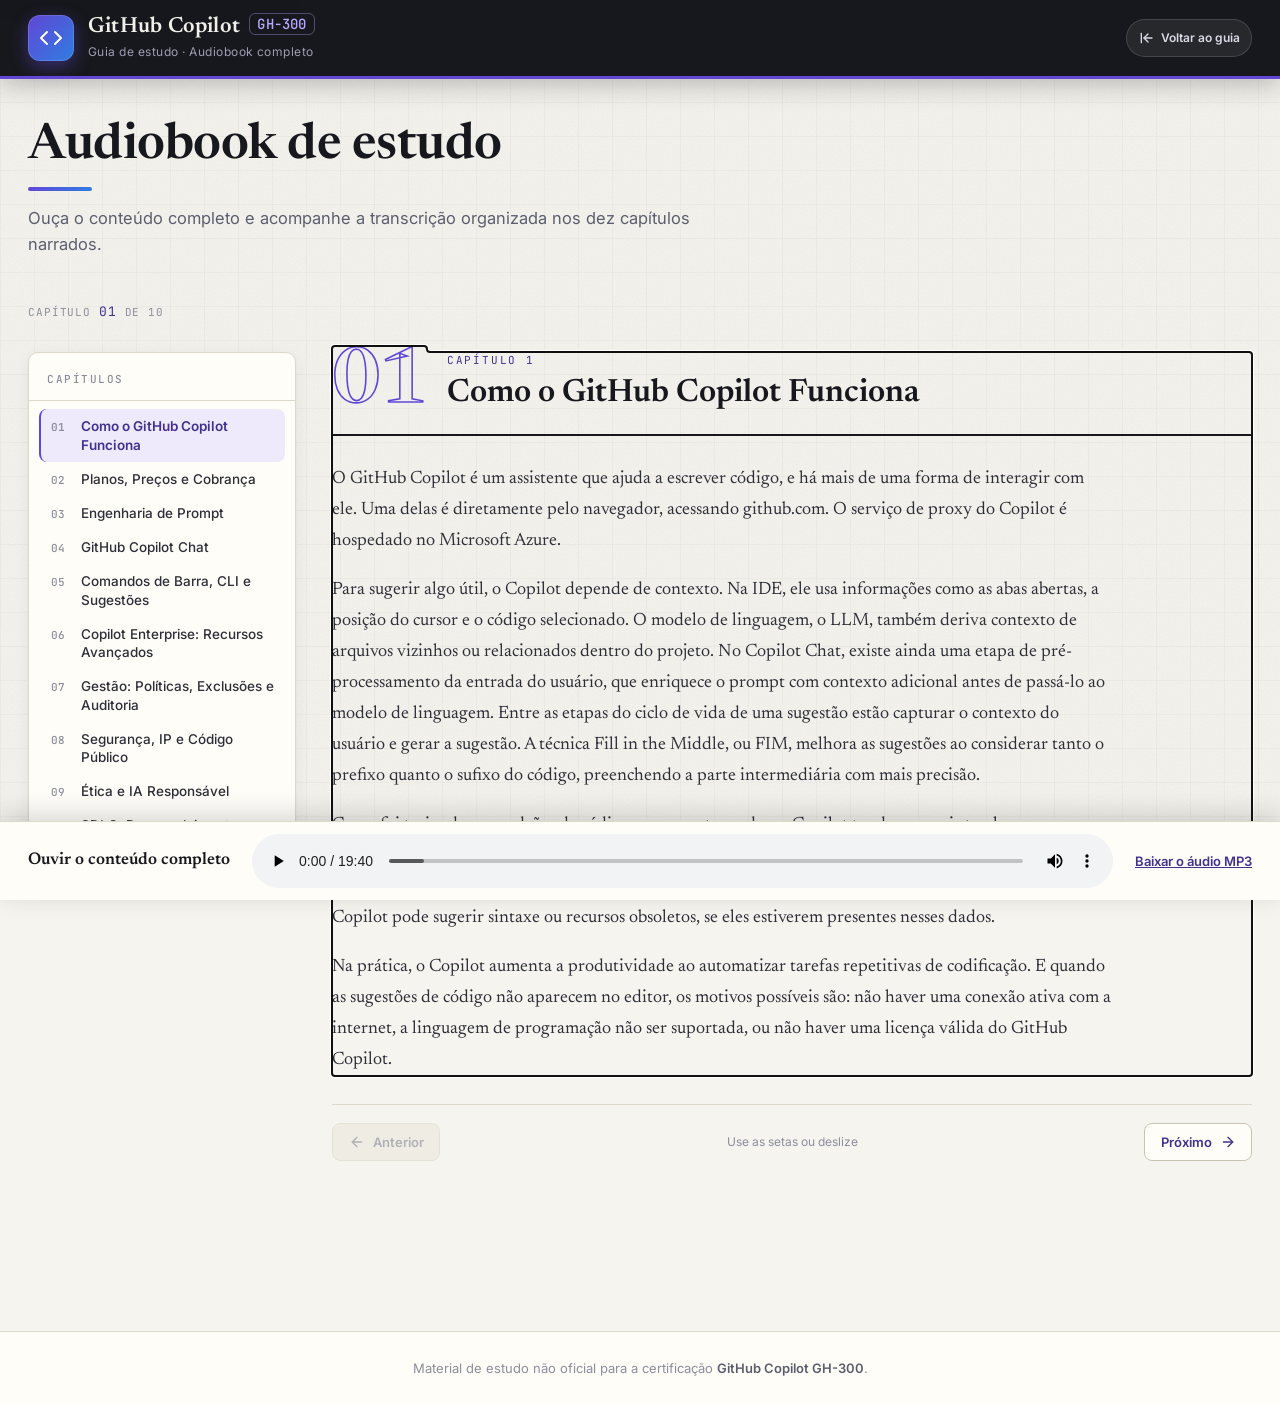
==== commit 99a77d3d: "feat(audiobook): audiobook refactoring" ====
--- a/audiobook.html
+++ b/audiobook.html
@@ -52,34 +52,50 @@
     <a class="audiobook-download" href="audio/audiobook-github-copilot.mp3" download>Baixar o áudio MP3</a>
   </section>
 
-  <div class="chapters-layout">
-    <aside class="chapter-nav" aria-label="Capítulos do audiobook">
-      <h3>Capítulos</h3>
-      <nav aria-label="Navegação por capítulo">
-        <ol>
-          <li><a href="#capitulo-1"><span class="nav-num">01</span><span class="nav-title">Como o GitHub Copilot Funciona</span></a></li>
-          <li><a href="#capitulo-2"><span class="nav-num">02</span><span class="nav-title">Planos, Preços e Cobrança</span></a></li>
-          <li><a href="#capitulo-3"><span class="nav-num">03</span><span class="nav-title">Engenharia de Prompt</span></a></li>
-          <li><a href="#capitulo-4"><span class="nav-num">04</span><span class="nav-title">GitHub Copilot Chat</span></a></li>
-          <li><a href="#capitulo-5"><span class="nav-num">05</span><span class="nav-title">Comandos de Barra, CLI e Sugestões</span></a></li>
-          <li><a href="#capitulo-6"><span class="nav-num">06</span><span class="nav-title">Copilot Enterprise: Recursos Avançados</span></a></li>
-          <li><a href="#capitulo-7"><span class="nav-num">07</span><span class="nav-title">Gestão: Políticas, Exclusões e Auditoria</span></a></li>
-          <li><a href="#capitulo-8"><span class="nav-num">08</span><span class="nav-title">Segurança, IP e Código Público</span></a></li>
-          <li><a href="#capitulo-9"><span class="nav-num">09</span><span class="nav-title">Ética e IA Responsável</span></a></li>
-          <li><a href="#capitulo-10"><span class="nav-num">10</span><span class="nav-title">SDLC: Desenvolvimento, Testes e Produtividade</span></a></li>
-        </ol>
-      </nav>
-    </aside>
-
-    <article class="audiobook-transcript" aria-labelledby="transcript-title">
-      <h2 id="transcript-title" class="audiobook-transcript-title">Texto completo</h2>
-
-      <div class="audiobook-preamble audiobook-text">
-        <p>GitHub Copilot. Guia de estudo para a certificação G H trezentos.</p>
-        <p>Neste áudio, os principais conceitos do exame são apresentados em dez capítulos, organizados por tema: como o Copilot funciona, planos e cobrança, engenharia de prompt, o Chat, comandos, recursos do Enterprise, gestão, segurança, ética e o ciclo de desenvolvimento de software. Vamos começar.</p>
-      </div>
-
-      <section id="capitulo-1" class="chapter audiobook-chapter" aria-labelledby="capitulo-1-title">
+  <div class="audiobook-carousel" id="audiobook-carousel">
+    <div class="carousel-toolbar">
+      <button id="chapter-menu-toggle" class="chapter-menu-toggle" type="button" aria-expanded="false" aria-controls="chapter-nav-panel">
+        <svg viewBox="0 0 24 24" fill="none" stroke="currentColor" stroke-width="2" stroke-linecap="round" aria-hidden="true">
+          <line x1="4" y1="6" x2="20" y2="6"></line>
+          <line x1="4" y1="12" x2="20" y2="12"></line>
+          <line x1="4" y1="18" x2="20" y2="18"></line>
+        </svg>
+        <span>Capítulos</span>
+      </button>
+      <div class="carousel-position" aria-live="polite">Capítulo <span id="carousel-current">01</span> de <span id="carousel-total">10</span></div>
+    </div>
+
+    <div class="chapter-menu-backdrop" aria-hidden="true"></div>
+
+    <div class="chapters-layout">
+      <aside id="chapter-nav-panel" class="chapter-nav" aria-label="Capítulos do audiobook">
+        <h3>Capítulos</h3>
+        <button class="chapter-menu-close" type="button" aria-label="Fechar menu de capítulos">
+          <svg viewBox="0 0 24 24" fill="none" stroke="currentColor" stroke-width="2" stroke-linecap="round" aria-hidden="true">
+            <line x1="6" y1="6" x2="18" y2="18"></line>
+            <line x1="18" y1="6" x2="6" y2="18"></line>
+          </svg>
+        </button>
+        <nav aria-label="Navegação por capítulo">
+          <ol>
+            <li><a href="#capitulo-1" data-chapter="capitulo-1"><span class="nav-num">01</span><span class="nav-title">Como o GitHub Copilot Funciona</span></a></li>
+            <li><a href="#capitulo-2" data-chapter="capitulo-2"><span class="nav-num">02</span><span class="nav-title">Planos, Preços e Cobrança</span></a></li>
+            <li><a href="#capitulo-3" data-chapter="capitulo-3"><span class="nav-num">03</span><span class="nav-title">Engenharia de Prompt</span></a></li>
+            <li><a href="#capitulo-4" data-chapter="capitulo-4"><span class="nav-num">04</span><span class="nav-title">GitHub Copilot Chat</span></a></li>
+            <li><a href="#capitulo-5" data-chapter="capitulo-5"><span class="nav-num">05</span><span class="nav-title">Comandos de Barra, CLI e Sugestões</span></a></li>
+            <li><a href="#capitulo-6" data-chapter="capitulo-6"><span class="nav-num">06</span><span class="nav-title">Copilot Enterprise: Recursos Avançados</span></a></li>
+            <li><a href="#capitulo-7" data-chapter="capitulo-7"><span class="nav-num">07</span><span class="nav-title">Gestão: Políticas, Exclusões e Auditoria</span></a></li>
+            <li><a href="#capitulo-8" data-chapter="capitulo-8"><span class="nav-num">08</span><span class="nav-title">Segurança, IP e Código Público</span></a></li>
+            <li><a href="#capitulo-9" data-chapter="capitulo-9"><span class="nav-num">09</span><span class="nav-title">Ética e IA Responsável</span></a></li>
+            <li><a href="#capitulo-10" data-chapter="capitulo-10"><span class="nav-num">10</span><span class="nav-title">SDLC: Desenvolvimento, Testes e Produtividade</span></a></li>
+          </ol>
+        </nav>
+      </aside>
+
+      <article class="audiobook-transcript" aria-label="Capítulos do audiobook">
+        <div id="chapter-stage" class="chapter-stage" role="region" aria-label="Capítulo atual">
+
+        <section id="capitulo-1" class="chapter audiobook-chapter is-active" aria-labelledby="capitulo-1-title" aria-hidden="false" role="group" aria-roledescription="slide" tabindex="-1">
         <div class="chapter-head">
           <div class="chapter-bignum" aria-hidden="true">01</div>
           <div>
@@ -88,14 +104,14 @@
           </div>
         </div>
         <div class="audiobook-text">
-          <p>O GitHub Copilot é um assistente que ajuda a escrever código, e há mais de uma forma de interagir com ele. Uma delas é diretamente pelo navegador, acessando github ponto com. O serviço de proxy do Copilot é hospedado no Microsoft Azure.</p>
-          <p>Para sugerir algo útil, o Copilot depende de contexto. No I D E, ele usa informações como as abas abertas, a posição do cursor e o código selecionado. O modelo de linguagem, o L L M, também deriva contexto de arquivos vizinhos ou relacionados dentro do projeto. No Copilot Chat, existe ainda uma etapa de pré-processamento da entrada do usuário, que enriquece o prompt com contexto adicional antes de passá-lo ao modelo de linguagem. Entre as etapas do ciclo de vida de uma sugestão estão capturar o contexto do usuário e gerar a sugestão. A técnica Fill in the Middle, ou F I M, melhora as sugestões ao considerar tanto o prefixo quanto o sufixo do código, preenchendo a parte intermediária com mais precisão.</p>
+          <p>O GitHub Copilot é um assistente que ajuda a escrever código, e há mais de uma forma de interagir com ele. Uma delas é diretamente pelo navegador, acessando github.com. O serviço de proxy do Copilot é hospedado no Microsoft Azure.</p>
+          <p>Para sugerir algo útil, o Copilot depende de contexto. Na IDE, ele usa informações como as abas abertas, a posição do cursor e o código selecionado. O modelo de linguagem, o LLM, também deriva contexto de arquivos vizinhos ou relacionados dentro do projeto. No Copilot Chat, existe ainda uma etapa de pré-processamento da entrada do usuário, que enriquece o prompt com contexto adicional antes de passá-lo ao modelo de linguagem. Entre as etapas do ciclo de vida de uma sugestão estão capturar o contexto do usuário e gerar a sugestão. A técnica Fill in the Middle, ou FIM, melhora as sugestões ao considerar tanto o prefixo quanto o sufixo do código, preenchendo a parte intermediária com mais precisão.</p>
           <p>Como foi treinado em padrões de código comumente usados, o Copilot tende a sugerir trechos que refletem as práticas mais comuns nos dados de treinamento. O Copilot Chat, por sua vez, se baseia principalmente nos dados de treinamento do modelo para gerar o que devolve ao usuário. Por isso, o Copilot pode sugerir sintaxe ou recursos obsoletos, se eles estiverem presentes nesses dados.</p>
           <p>Na prática, o Copilot aumenta a produtividade ao automatizar tarefas repetitivas de codificação. E quando as sugestões de código não aparecem no editor, os motivos possíveis são: não haver uma conexão ativa com a internet, a linguagem de programação não ser suportada, ou não haver uma licença válida do GitHub Copilot.</p>
         </div>
       </section>
 
-      <section id="capitulo-2" class="chapter audiobook-chapter" aria-labelledby="capitulo-2-title">
+       <section id="capitulo-2" class="chapter audiobook-chapter" aria-labelledby="capitulo-2-title" aria-hidden="true" role="group" aria-roledescription="slide" tabindex="-1">
         <div class="chapter-head">
           <div class="chapter-bignum" aria-hidden="true">02</div>
           <div>
@@ -104,14 +120,14 @@
           </div>
         </div>
         <div class="audiobook-text">
-          <p>O GitHub Copilot Individual é cobrado de duas formas: mensalmente, como assinatura, ou anualmente, também como assinatura. Para quem trabalha em projetos de código aberto, o pagamento pode ser feito por fatura ou cartão de crédito. O Individual é o plano indicado para um contratante independente que desenvolve aplicativos para diversos clientes. Uma organização do Azure DevOps também pode usá-lo, sem precisar de uma licença do GitHub Enterprise. Quanto aos dados, o Individual usa os dados de prompt para treinar modelos de aprendizado de máquina, em busca de sugestões de código melhores, e a entrada do usuário em tempo real ajuda a gerar sugestões sensíveis ao contexto. Ao usar uma extensão compatível para Visual Studio, V S Code ou I D Es da JetBrains, ficam disponíveis as sugestões de código e o Chat.</p>
-          <p>Quando a equipe usa o Individual e precisa de recursos administrativos e de exclusão de conteúdo, o caminho é atualizar para o Copilot Business. O Business também é o plano para uma empresa que guarda seu código no Bitbucket e quer usar o Copilot, no caso de clientes que não usam o G H E.</p>
+          <p>O GitHub Copilot Individual é cobrado de duas formas: mensalmente, como assinatura, ou anualmente, também como assinatura. Para quem trabalha em projetos de código aberto, o pagamento pode ser feito por fatura ou cartão de crédito. O Individual é o plano indicado para um contratante independente que desenvolve aplicativos para diversos clientes. Uma organização do Azure DevOps também pode usá-lo, sem precisar de uma licença do GitHub Enterprise. Quanto aos dados, o Individual usa os dados de prompt para treinar modelos de aprendizado de máquina, em busca de sugestões de código melhores, e a entrada do usuário em tempo real ajuda a gerar sugestões sensíveis ao contexto. Ao usar uma extensão compatível para Visual Studio, VS Code ou IDEs da JetBrains, ficam disponíveis as sugestões de código e o Chat.</p>
+          <p>Quando a equipe usa o Individual e precisa de recursos administrativos e de exclusão de conteúdo, o caminho é atualizar para o Copilot Business. O Business também é o plano para uma empresa que guarda seu código no Bitbucket e quer usar o Copilot, no caso de clientes que não usam o GHE.</p>
           <p>Tanto o Business quanto o Enterprise incluem recursos que excluem os dados de uso, os prompts e as sugestões do treinamento padrão do GitHub Copilot. Nesses dois planos, o GitHub retém prompts e sugestões por 28 dias, e os dados de engajamento do usuário por 2 anos.</p>
           <p>O plano que permite a coleta de solicitações e sugestões é o Copilot Enterprise. É também o plano que dá acesso às bases de conhecimento da empresa.</p>
         </div>
       </section>
 
-      <section id="capitulo-3" class="chapter audiobook-chapter" aria-labelledby="capitulo-3-title">
+       <section id="capitulo-3" class="chapter audiobook-chapter" aria-labelledby="capitulo-3-title" aria-hidden="true" role="group" aria-roledescription="slide" tabindex="-1">
         <div class="chapter-head">
           <div class="chapter-bignum" aria-hidden="true">03</div>
           <div>
@@ -126,7 +142,7 @@
         </div>
       </section>
 
-      <section id="capitulo-4" class="chapter audiobook-chapter" aria-labelledby="capitulo-4-title">
+       <section id="capitulo-4" class="chapter audiobook-chapter" aria-labelledby="capitulo-4-title" aria-hidden="true" role="group" aria-roledescription="slide" tabindex="-1">
         <div class="chapter-head">
           <div class="chapter-bignum" aria-hidden="true">04</div>
           <div>
@@ -136,12 +152,12 @@
         </div>
         <div class="audiobook-text">
           <p>O Copilot Chat é uma ferramenta de produtividade que dá sugestões, mas conta com o julgamento humano. Por isso, ao confiar em suas explicações sobre o funcionamento do código e as melhorias propostas, a principal consideração é revisar e validar o que foi gerado, quanto à precisão e à integridade. Entre suas possíveis limitações estão os dados de treinamento limitados e a capacidade restrita de lidar com estruturas de código complexas.</p>
-          <p>Ele é especialmente útil para entender código. Ajuda a compreender uma base de código existente tirando dúvidas sobre o código e gerando explicações. É eficaz para explicar um código Cobol legado e traduzi-lo para outra linguagem, como C sharp, e para criar um cenário de teste de unidade para um código Python recém-desenvolvido. Também aumenta a produtividade quando um desenvolvedor é adicionado a um novo projeto e precisa entender o código do software atual, ou quando é preciso criar um arquivo de documentação para uma base de código recém-criada. Para quem está aprendendo uma nova linguagem, o Chat orienta e apoia nas tarefas e desafios comuns de codificação nessa linguagem, e o Copilot pode converter comentários em código, o que ajuda a compreender a sintaxe e as nuances dela. Dentro de um I D E com um plugin compatível do GitHub Copilot, o Chat pode gerar testes unitários, explicar o código e sugerir melhorias. Para garantir que uma função funcione corretamente, o Chat sugere asserts, ou afirmações, baseadas no contexto e na semântica do código.</p>
-          <p>Para obter retornos mais precisos, é preciso dar contexto. Isso pode ser feito com participantes do chat, como arroba workspace, que incorporam contexto colaborativo, e com variáveis de chat, como hashtag file e hashtag editors, que ancoram a conversa no contexto específico dos arquivos ou editores em uso. Também melhora o contexto abrir as abas relevantes no I D E e adicionar ao prompt os caminhos completos dos arquivos importantes. O histórico do chat tem um papel importante: ele fornece contexto ao Copilot, melhorando a relevância e a precisão das sugestões de código, e é usado para oferecer trechos de código personalizados com base em solicitações anteriores.</p>
-        </div>
-      </section>
-
-      <section id="capitulo-5" class="chapter audiobook-chapter" aria-labelledby="capitulo-5-title">
+          <p>Ele é especialmente útil para entender código. Ajuda a compreender uma base de código existente tirando dúvidas sobre o código e gerando explicações. É eficaz para explicar um código Cobol legado e traduzi-lo para outra linguagem, como C#, e para criar um cenário de teste de unidade para um código Python recém-desenvolvido. Também aumenta a produtividade quando um desenvolvedor é adicionado a um novo projeto e precisa entender o código do software atual, ou quando é preciso criar um arquivo de documentação para uma base de código recém-criada. Para quem está aprendendo uma nova linguagem, o Chat orienta e apoia nas tarefas e desafios comuns de codificação nessa linguagem, e o Copilot pode converter comentários em código, o que ajuda a compreender a sintaxe e as nuances dela. Dentro de uma IDE com um plugin compatível do GitHub Copilot, o Chat pode gerar testes unitários, explicar o código e sugerir melhorias. Para garantir que uma função funcione corretamente, o Chat sugere asserts, ou afirmações, baseadas no contexto e na semântica do código.</p>
+          <p>Para obter retornos mais precisos, é preciso dar contexto. Isso pode ser feito com participantes do chat, como @workspace, que incorporam contexto colaborativo, e com variáveis de chat, como #file e #editors, que ancoram a conversa no contexto específico dos arquivos ou editores em uso. Também melhora o contexto abrir as abas relevantes na IDE e adicionar ao prompt os caminhos completos dos arquivos importantes. O histórico do chat tem um papel importante: ele fornece contexto ao Copilot, melhorando a relevância e a precisão das sugestões de código, e é usado para oferecer trechos de código personalizados com base em solicitações anteriores.</p>
+        </div>
+      </section>
+
+       <section id="capitulo-5" class="chapter audiobook-chapter" aria-labelledby="capitulo-5-title" aria-hidden="true" role="group" aria-roledescription="slide" tabindex="-1">
         <div class="chapter-head">
           <div class="chapter-bignum" aria-hidden="true">05</div>
           <div>
@@ -150,14 +166,14 @@
           </div>
         </div>
         <div class="audiobook-text">
-          <p>Os comandos de barra dão atalhos para tarefas comuns no Chat. O comando barra tests cria testes de unidade para o código selecionado, e é o comando a usar ao gerar testes de unidade com o Chat. O comando barra optimize, no Visual Studio, melhora o desempenho do código selecionado analisando sua complexidade de tempo de execução. E o comando barra fix propõe alterações para problemas detectados, sugerindo correções para erros de sintaxe e erros de programação. Para obter sugestões integradas de refatoração, pode-se também adicionar comentários ao código e acionar uma sugestão, ou usar o comando barra fix no chat em linha do GitHub Copilot.</p>
-          <p>Na interface de linha de comando, a C L I, para gerar sugestões de código usa-se G H copilot suggest, escreve-se o comando desejado e, em seguida, seleciona-se a melhor sugestão da lista. O Copilot na C L I também permite definir a confirmação de execução padrão e a análise de uso.</p>
+          <p>Os comandos de barra dão atalhos para tarefas comuns no Chat. O comando /tests cria testes de unidade para o código selecionado, e é o comando a usar ao gerar testes de unidade com o Chat. O comando /optimize, no Visual Studio, melhora o desempenho do código selecionado analisando sua complexidade de tempo de execução. E o comando /fix propõe alterações para problemas detectados, sugerindo correções para erros de sintaxe e erros de programação. Para obter sugestões integradas de refatoração, pode-se também adicionar comentários ao código e acionar uma sugestão, ou usar o comando /fix no chat em linha do GitHub Copilot.</p>
+          <p>Na interface de linha de comando, a CLI, para gerar sugestões de código usa-se gh copilot suggest, escreve-se o comando desejado e, em seguida, seleciona-se a melhor sugestão da lista. O Copilot na CLI também permite definir a confirmação de execução padrão e a análise de uso.</p>
           <p>Nos editores, para ver várias sugestões, abre-se o painel de conclusões. Outras sugestões de código podem ser mostradas em uma nova guia, e atalhos de teclado permitem aceitar a próxima palavra de uma sugestão.</p>
-          <p>Por fim, o feedback sobre o Copilot Chat pode ser dado de duas formas: no I D E, pelo botão Compartilhar feedback no painel do Chat, e no GitHub Mobile, pelos emojis na interface do Chat.</p>
-        </div>
-      </section>
-
-      <section id="capitulo-6" class="chapter audiobook-chapter" aria-labelledby="capitulo-6-title">
+          <p>Por fim, o feedback sobre o Copilot Chat pode ser dado de duas formas: na IDE, pelo botão Compartilhar feedback no painel do Chat, e no GitHub Mobile, pelos emojis na interface do Chat.</p>
+        </div>
+      </section>
+
+       <section id="capitulo-6" class="chapter audiobook-chapter" aria-labelledby="capitulo-6-title" aria-hidden="true" role="group" aria-roledescription="slide" tabindex="-1">
         <div class="chapter-head">
           <div class="chapter-bignum" aria-hidden="true">06</div>
           <div>
@@ -166,11 +182,11 @@
           </div>
         </div>
         <div class="audiobook-text">
-          <p>O Copilot Enterprise reúne recursos avançados. Em todos os I D Es com suporte comercial, estão disponíveis as sugestões embutidas, as chamadas sugestões inline. As bases de conhecimento, as knowledge bases, são um recurso exclusivo do plano Enterprise, e podem tirar dúvidas sobre trechos de código, documentação e padrões de design. Com os modelos personalizados, o Copilot produz retornos que usam as práticas e os padrões dos repositórios da própria organização. Nas revisões de código durante o processo de pull request, o Enterprise gera um resumo em prosa e uma lista com marcadores das principais alterações de todas as pull requests, e também pode tirar dúvidas sobre o conjunto de alterações.</p>
-        </div>
-      </section>
-
-      <section id="capitulo-7" class="chapter audiobook-chapter" aria-labelledby="capitulo-7-title">
+          <p>O Copilot Enterprise reúne recursos avançados. Em todas as IDEs com suporte comercial, estão disponíveis as sugestões embutidas, as chamadas sugestões inline. As bases de conhecimento, as knowledge bases, são um recurso exclusivo do plano Enterprise, e podem tirar dúvidas sobre trechos de código, documentação e padrões de design. Com os modelos personalizados, o Copilot produz retornos que usam as práticas e os padrões dos repositórios da própria organização. Nas revisões de código durante o processo de pull request, o Enterprise gera um resumo em prosa e uma lista com marcadores das principais alterações de todas as pull requests, e também pode tirar dúvidas sobre o conjunto de alterações.</p>
+        </div>
+      </section>
+
+       <section id="capitulo-7" class="chapter audiobook-chapter" aria-labelledby="capitulo-7-title" aria-hidden="true" role="group" aria-roledescription="slide" tabindex="-1">
         <div class="chapter-head">
           <div class="chapter-bignum" aria-hidden="true">07</div>
           <div>
@@ -180,13 +196,13 @@
         </div>
         <div class="audiobook-text">
           <p>A gestão do Copilot em uma organização passa por políticas, exclusões de conteúdo, auditoria e métricas. Para restringir o uso do Copilot Business a determinados repositórios, a política em toda a organização é configurada nas configurações da organização.</p>
-          <p>Sobre as exclusões de conteúdo: podem ser configurados para exclusão arquivos, pastas e repositórios. Para excluir arquivos específicos do uso do Copilot Business, eles são adicionados a um arquivo copilot ponto ignore. O conteúdo excluído deixa de estar disponível diretamente para o Copilot como contexto, e as sugestões do Copilot não aparecem mais nos arquivos excluídos. Ainda assim, o Copilot pode usar conteúdo excluído se o conteúdo de um arquivo excluído for referenciado em código que não foi excluído, por exemplo, em chamadas de função. Uma limitação das exclusões é que elas podem ser contornadas, pois estão disponíveis apenas para repositórios Git. A exclusão de conteúdo leva até 30 minutos para ser adicionada ou atualizada. Se as exclusões não estiverem funcionando, deve-se verificar se o usuário está em uma organização que tem exclusões de conteúdo configuradas, e se as configurações de exclusão de conteúdo foram alteradas nos últimos 30 minutos ou antes disso. Para validar que o Copilot não está retornando sugestões por causa das exclusões, o ícone do GitHub Copilot na barra de status do editor exibe uma mensagem.</p>
+          <p>Sobre as exclusões de conteúdo: podem ser configurados para exclusão arquivos, pastas e repositórios. Para excluir arquivos específicos do uso do Copilot Business, eles são adicionados a um arquivo copilot.ignore. O conteúdo excluído deixa de estar disponível diretamente para o Copilot como contexto, e as sugestões do Copilot não aparecem mais nos arquivos excluídos. Ainda assim, o Copilot pode usar conteúdo excluído se o conteúdo de um arquivo excluído for referenciado em código que não foi excluído, por exemplo, em chamadas de função. Uma limitação das exclusões é que elas podem ser contornadas, pois estão disponíveis apenas para repositórios Git. A exclusão de conteúdo leva até 30 minutos para ser adicionada ou atualizada. Se as exclusões não estiverem funcionando, deve-se verificar se o usuário está em uma organização que tem exclusões de conteúdo configuradas, e se as configurações de exclusão de conteúdo foram alteradas nos últimos 30 minutos ou antes disso. Para validar que o Copilot não está retornando sugestões por causa das exclusões, o ícone do GitHub Copilot na barra de status do editor exibe uma mensagem.</p>
           <p>Na auditoria, os eventos de log de auditoria do Copilot Business são acessados pela seção Log de auditoria, nas configurações do GitHub da organização. O objetivo principal dos logs de auditoria da organização é monitorar atividades e ações do administrador dentro da organização. Entre as atividades que podem ser rastreadas estão as sugestões de código feitas pelo GitHub Copilot e as mudanças nas configurações de exclusão de conteúdo.</p>
-          <p>Quanto às métricas, a A P I de métricas de uso pode rastrear o número de sugestões de código aceitas e usadas na organização, e também fornecer métricas de aceitação de sugestões específicas do Copilot Chat. Esses insights mostram, por exemplo, em quais linguagens de codificação o Copilot é mais útil, e assim ajudam a melhorar o processo de desenvolvimento. Já a A P I Rest permite, para as assinaturas do Copilot Business, listar todas as atribuições de licença de uma organização e obter um resumo do uso do Copilot pelos membros da organização. Para modificar detalhes de uma assinatura do Copilot Business, os endpoints da A P I Rest permitem adicionar equipes à assinatura do Copilot de uma organização e remover equipes dessa assinatura.</p>
-        </div>
-      </section>
-
-      <section id="capitulo-8" class="chapter audiobook-chapter" aria-labelledby="capitulo-8-title">
+          <p>Quanto às métricas, a API de métricas de uso pode rastrear o número de sugestões de código aceitas e usadas na organização, e também fornecer métricas de aceitação de sugestões específicas do Copilot Chat. Esses insights mostram, por exemplo, em quais linguagens de codificação o Copilot é mais útil, e assim ajudam a melhorar o processo de desenvolvimento. Já a API REST permite, para as assinaturas do Copilot Business, listar todas as atribuições de licença de uma organização e obter um resumo do uso do Copilot pelos membros da organização. Para modificar detalhes de uma assinatura do Copilot Business, os endpoints da API REST permitem adicionar equipes à assinatura do Copilot de uma organização e remover equipes dessa assinatura.</p>
+        </div>
+      </section>
+
+       <section id="capitulo-8" class="chapter audiobook-chapter" aria-labelledby="capitulo-8-title" aria-hidden="true" role="group" aria-roledescription="slide" tabindex="-1">
         <div class="chapter-head">
           <div class="chapter-bignum" aria-hidden="true">08</div>
           <div>
@@ -196,12 +212,12 @@
         </div>
         <div class="audiobook-text">
           <p>Um tema central de segurança é o código público. O filtro de detecção de duplicação do Copilot pode ser configurado no nível da organização para evitar que o Copilot sugira trechos de código disponíveis publicamente. O objetivo principal do filtro é detectar e bloquear sugestões que correspondam a trechos de código público no GitHub, se contiverem cerca de 150 caracteres. O processo funciona executando as sugestões de código por meio de filtros projetados para detectar código público. Além disso, o Copilot filtra sugestões que correspondam ao código de repositórios públicos e implementa salvaguardas para detectar e evitar a sugestão de trechos literais de código público. Antes de a sugestão chegar ao usuário, há verificações adicionais: a correspondência com código público, opcional conforme as configurações, e a compatibilidade com configurações específicas do usuário. Para configurar a detecção de duplicatas, há dois caminhos: Configurações empresariais, depois Copilot, depois Políticas; ou Configurações da organização, depois Copilot, depois Políticas.</p>
-          <p>Para ter a ajuda da Microsoft e do GitHub na proteção contra violação de I P, é preciso bloquear as correspondências de código público: a configuração de sugestões que correspondem ao código público deve ser definida como bloqueado.</p>
-          <p>O filtro de toxicidade do Copilot pode sinalizar prompts ou trechos de código com discurso de ódio ou linguagem discriminatória, como insultos raciais e estereótipos ofensivos, e também conteúdo sexualmente sugestivo ou explícito. Garantir a segurança do código usado em ferramentas de I A generativa evita acesso não autorizado e possíveis violações de dados. E o Copilot Chat ajuda a corrigir problemas de segurança na base de código anotando as sugestões que fornece com padrões de vulnerabilidade conhecidos.</p>
-        </div>
-      </section>
-
-      <section id="capitulo-9" class="chapter audiobook-chapter" aria-labelledby="capitulo-9-title">
+          <p>Para ter a ajuda da Microsoft e do GitHub na proteção contra violação de IP, é preciso bloquear as correspondências de código público: a configuração de sugestões que correspondem ao código público deve ser definida como bloqueado.</p>
+          <p>O filtro de toxicidade do Copilot pode sinalizar prompts ou trechos de código com discurso de ódio ou linguagem discriminatória, como insultos raciais e estereótipos ofensivos, e também conteúdo sexualmente sugestivo ou explícito. Garantir a segurança do código usado em ferramentas de IA generativa evita acesso não autorizado e possíveis violações de dados. E o Copilot Chat ajuda a corrigir problemas de segurança na base de código anotando as sugestões que fornece com padrões de vulnerabilidade conhecidos.</p>
+        </div>
+      </section>
+
+       <section id="capitulo-9" class="chapter audiobook-chapter" aria-labelledby="capitulo-9-title" aria-hidden="true" role="group" aria-roledescription="slide" tabindex="-1">
         <div class="chapter-head">
           <div class="chapter-bignum" aria-hidden="true">09</div>
           <div>
@@ -210,12 +226,12 @@
           </div>
         </div>
         <div class="audiobook-text">
-          <p>O uso responsável da I A começa por entender seus riscos. Um deles é que os sistemas de I A podem, por vezes, tomar decisões difíceis de interpretar. Outro é a imprecisão: uma ferramenta de I A generativa pode criar resultados imprecisos porque os dados de treinamento podem conter preconceitos ou inconsistências. Para minimizar preconceitos durante o desenvolvimento da I A, usam-se dados diversos, métricas de justiça e supervisão humana. O desenvolvedor também deve ter cuidado ao usar o Copilot para cálculos matemáticos, evitando depender de retornos baseados em padrões sem verificar a precisão do cálculo.</p>
-          <p>Entre os princípios éticos de I A da Microsoft, a justiça, ou Fairness, visa garantir que os sistemas de I A tratem todas as pessoas igualmente. Na operação de uma ferramenta de I A, a justiça pode ser integrada treinando dados e algoritmos de I A para serem livres de preconceitos. Já a transparência é o princípio que enfatiza que os sistemas de I A devem ser compreensíveis e fornecer informações claras sobre como funcionam. Um exemplo: um gerente de mídia social que quer usar I A para filtrar conteúdo aplica a transparência ao fornecer explicações claras sobre os tipos de conteúdo que a I A foi projetada para filtrar e sobre como ela chega à sua conclusão.</p>
-        </div>
-      </section>
-
-      <section id="capitulo-10" class="chapter audiobook-chapter" aria-labelledby="capitulo-10-title">
+          <p>O uso responsável da IA começa por entender seus riscos. Um deles é que os sistemas de IA podem, por vezes, tomar decisões difíceis de interpretar. Outro é a imprecisão: uma ferramenta de IA generativa pode criar resultados imprecisos porque os dados de treinamento podem conter preconceitos ou inconsistências. Para minimizar preconceitos durante o desenvolvimento da IA, usam-se dados diversos, métricas de justiça e supervisão humana. O desenvolvedor também deve ter cuidado ao usar o Copilot para cálculos matemáticos, evitando depender de retornos baseados em padrões sem verificar a precisão do cálculo.</p>
+          <p>Entre os princípios éticos de IA da Microsoft, a justiça, ou Fairness, visa garantir que os sistemas de IA tratem todas as pessoas igualmente. Na operação de uma ferramenta de IA, a justiça pode ser integrada treinando dados e algoritmos de IA para serem livres de preconceitos. Já a transparência é o princípio que enfatiza que os sistemas de IA devem ser compreensíveis e fornecer informações claras sobre como funcionam. Um exemplo: um gerente de mídia social que quer usar IA para filtrar conteúdo aplica a transparência ao fornecer explicações claras sobre os tipos de conteúdo que a IA foi projetada para filtrar e sobre como ela chega à sua conclusão.</p>
+        </div>
+      </section>
+
+       <section id="capitulo-10" class="chapter audiobook-chapter" aria-labelledby="capitulo-10-title" aria-hidden="true" role="group" aria-roledescription="slide" tabindex="-1">
         <div class="chapter-head">
           <div class="chapter-bignum" aria-hidden="true">10</div>
           <div>
@@ -224,23 +240,225 @@
           </div>
         </div>
         <div class="audiobook-text">
-          <p>O Copilot pode ajudar em cada fase do Ciclo de Vida de Desenvolvimento de Software, o S D L C. Na análise de requisitos, ele fornece modelos e trechos de código que auxiliam na documentação dos requisitos. Na fase de design, pode sugerir padrões de design e práticas recomendadas relevantes para o projeto.</p>
-          <p>Na escrita do código, o Copilot ajuda os desenvolvedores a reduzir a quantidade de código padrão, o boilerplate, que precisam escrever manualmente, sugerindo trechos de código que podem ser reutilizados em diferentes partes do projeto. Também sugere otimizações para melhorar o desempenho, analisando a base de código e sugerindo algoritmos ou estruturas de dados mais eficientes. Ajuda a escrever documentação, sugerindo resumos ou descrições com base na funcionalidade do código. E reduz a alternância de contexto, porque permite que os desenvolvedores permaneçam no I D E. Na modernização de aplicativos, o Copilot pode sugerir padrões de programação modernos com base no código do desenvolvedor. Para gerar dados de amostra, um método é usar a capacidade do Copilot de criar informações fictícias a partir de padrões nos dados de treinamento; outro é aproveitar suas sugestões para criar dados com base na documentação da A P I no repositório.</p>
+          <p>O Copilot pode ajudar em cada fase do Ciclo de Vida de Desenvolvimento de Software, o SDLC. Na análise de requisitos, ele fornece modelos e trechos de código que auxiliam na documentação dos requisitos. Na fase de design, pode sugerir padrões de design e práticas recomendadas relevantes para o projeto.</p>
+          <p>Na escrita do código, o Copilot ajuda os desenvolvedores a reduzir a quantidade de código padrão, o boilerplate, que precisam escrever manualmente, sugerindo trechos de código que podem ser reutilizados em diferentes partes do projeto. Também sugere otimizações para melhorar o desempenho, analisando a base de código e sugerindo algoritmos ou estruturas de dados mais eficientes. Ajuda a escrever documentação, sugerindo resumos ou descrições com base na funcionalidade do código. E reduz a alternância de contexto, porque permite que os desenvolvedores permaneçam na IDE. Na modernização de aplicativos, o Copilot pode sugerir padrões de programação modernos com base no código do desenvolvedor. Para gerar dados de amostra, um método é usar a capacidade do Copilot de criar informações fictícias a partir de padrões nos dados de treinamento; outro é aproveitar suas sugestões para criar dados com base na documentação da API no repositório.</p>
           <p>Na refatoração, o Copilot pode sugerir melhorias para uma melhor qualidade de código, fornecendo sugestões para melhorar a legibilidade e a manutenção com base nas melhores práticas e oferecendo exemplos de transformação de código que melhoram o desempenho e reduzem a complexidade. Para orientar o Copilot Chat nessa tarefa, servem prompts como pedir que mostre como melhorar a legibilidade de uma função, ou que sugira maneiras de melhorar a capacidade de manutenção de um trecho de código. Há, porém, limitações: o Copilot nem sempre produz código otimizado ou alinhado às melhores práticas de refatoração. Uma boa prática é revisar e refatorar regularmente o código sugerido pelo Copilot.</p>
           <p>Nos testes, o Copilot ajuda a manter a consistência identificando um padrão na maneira como o desenvolvedor escreve testes e sugerindo padrões semelhantes para testes futuros. Para identificar testes ausentes na base de código, o fator mais importante é garantir que o contexto correto do projeto esteja disponível para o Copilot. Mas há limites: ele sugere principalmente testes de unidade básicos, focados nas funcionalidades principais, muitas vezes exigindo informações adicionais dos desenvolvedores para uma cobertura abrangente. Por isso, a revisão de código continua necessária, porque os casos de teste gerados podem não cobrir todos os cenários possíveis.</p>
           <p>Quem depende muito do código gerado corre riscos: o Copilot pode introduzir vulnerabilidades de segurança ao sugerir código com explorações conhecidas, e suas sugestões nem sempre refletem as práticas recomendadas ou os padrões de codificação mais recentes. Em análises estatísticas, é preciso lembrar que as sugestões se baseiam em tendências estatísticas e nem sempre se aplicam com precisão a conjuntos de dados específicos. E, na manutenção de bases de código existentes, o Copilot pode não compreender totalmente o contexto e as dependências de uma base de código grande.</p>
-        </div>
-      </section>
-
-      <div class="audiobook-ending audiobook-text">
-        <p>Fim do áudio. Bons estudos!</p>
-      </div>
-    </article>
+         </div>
+         <div class="audiobook-ending audiobook-text">
+           <p>Fim do áudio. Bons estudos!</p>
+         </div>
+       </section>
+
+        </div>
+        <div class="carousel-controls" aria-label="Controles de navegação dos capítulos">
+          <button id="chapter-prev" class="carousel-button" type="button" aria-label="Ir para o capítulo anterior">
+            <svg viewBox="0 0 24 24" fill="none" stroke="currentColor" stroke-width="2" stroke-linecap="round" stroke-linejoin="round" aria-hidden="true">
+              <path d="M19 12H5"></path>
+              <path d="M12 19l-7-7 7-7"></path>
+            </svg>
+            <span>Anterior</span>
+          </button>
+          <span class="carousel-hint">Use as setas ou deslize</span>
+          <button id="chapter-next" class="carousel-button" type="button" aria-label="Ir para o próximo capítulo">
+            <span>Próximo</span>
+            <svg viewBox="0 0 24 24" fill="none" stroke="currentColor" stroke-width="2" stroke-linecap="round" stroke-linejoin="round" aria-hidden="true">
+              <path d="M5 12h14"></path>
+              <path d="M12 5l7 7-7 7"></path>
+            </svg>
+          </button>
+        </div>
+      </article>
+    </div>
   </div>
-</main>
+ </main>
 
 <footer class="site-footer">
   <p>Material de estudo não oficial para a certificação <strong>GitHub Copilot GH-300</strong>.</p>
 </footer>
+
+<script>
+(function() {
+  'use strict';
+
+  const carousel = document.querySelector('#audiobook-carousel');
+  if (!carousel) return;
+
+  const stage = carousel.querySelector('#chapter-stage');
+  const chapters = [...carousel.querySelectorAll('.audiobook-chapter')];
+  const navLinks = [...carousel.querySelectorAll('.chapter-nav a[data-chapter]')];
+  const menuToggle = carousel.querySelector('#chapter-menu-toggle');
+  const menuClose = carousel.querySelector('.chapter-menu-close');
+  const menuBackdrop = carousel.querySelector('.chapter-menu-backdrop');
+  const previousButton = carousel.querySelector('#chapter-prev');
+  const nextButton = carousel.querySelector('#chapter-next');
+  const currentLabel = carousel.querySelector('#carousel-current');
+  const totalLabel = carousel.querySelector('#carousel-total');
+  let currentIndex = 0;
+  let touchStartX = 0;
+  let touchStartY = 0;
+  let lastFocusedElement = null;
+
+  totalLabel.textContent = String(chapters.length).padStart(2, '0');
+
+  function indexForId(id) {
+    const index = chapters.findIndex(chapter => chapter.id === id);
+    return index >= 0 ? index : 0;
+  }
+
+  function closeMenu(restoreFocus = true) {
+    carousel.classList.remove('menu-open');
+    document.body.classList.remove('chapter-menu-open');
+    menuToggle.setAttribute('aria-expanded', 'false');
+    menuBackdrop.setAttribute('aria-hidden', 'true');
+    if (restoreFocus && lastFocusedElement) {
+      lastFocusedElement.focus();
+      lastFocusedElement = null;
+    }
+  }
+
+  function openMenu() {
+    lastFocusedElement = document.activeElement;
+    carousel.classList.add('menu-open');
+    document.body.classList.add('chapter-menu-open');
+    menuToggle.setAttribute('aria-expanded', 'true');
+    menuBackdrop.setAttribute('aria-hidden', 'false');
+    menuClose.focus();
+  }
+
+  function updateHistory(id, replace = false) {
+    const url = `${window.location.pathname}${window.location.search}#${id}`;
+    if (replace) {
+      window.history.replaceState(null, '', url);
+    } else if (window.location.hash !== `#${id}`) {
+      window.history.pushState(null, '', url);
+    }
+  }
+
+  function showChapter(index, options = {}) {
+    const { updateUrl = true, replaceUrl = false, shouldScroll = true } = options;
+    const nextIndex = Math.max(0, Math.min(index, chapters.length - 1));
+    currentIndex = nextIndex;
+
+    chapters.forEach((chapter, chapterIndex) => {
+      const isActive = chapterIndex === currentIndex;
+      chapter.classList.toggle('is-active', isActive);
+      chapter.setAttribute('aria-hidden', String(!isActive));
+    });
+
+    navLinks.forEach((link, linkIndex) => {
+      const isCurrent = linkIndex === currentIndex;
+      link.classList.toggle('current', isCurrent);
+      if (isCurrent) {
+        link.setAttribute('aria-current', 'step');
+      } else {
+        link.removeAttribute('aria-current');
+      }
+    });
+
+    currentLabel.textContent = String(currentIndex + 1).padStart(2, '0');
+    previousButton.disabled = currentIndex === 0;
+    nextButton.disabled = currentIndex === chapters.length - 1;
+
+    if (updateUrl) updateHistory(chapters[currentIndex].id, replaceUrl);
+    if (shouldScroll) carousel.scrollIntoView({ behavior: 'smooth', block: 'start' });
+    chapters[currentIndex].focus({ preventScroll: true });
+  }
+
+  function navigateTo(index) {
+    showChapter(index);
+    closeMenu(false);
+  }
+
+  menuToggle.addEventListener('click', () => {
+    if (carousel.classList.contains('menu-open')) {
+      closeMenu();
+    } else {
+      openMenu();
+    }
+  });
+
+  menuClose.addEventListener('click', () => closeMenu());
+  menuBackdrop.addEventListener('click', () => closeMenu());
+
+  window.addEventListener('resize', () => {
+    if (window.innerWidth > 860 && carousel.classList.contains('menu-open')) closeMenu(false);
+  });
+
+  navLinks.forEach((link, index) => {
+    link.addEventListener('click', event => {
+      event.preventDefault();
+      navigateTo(index);
+    });
+  });
+
+  previousButton.addEventListener('click', () => {
+    if (currentIndex > 0) navigateTo(currentIndex - 1);
+  });
+
+  nextButton.addEventListener('click', () => {
+    if (currentIndex < chapters.length - 1) navigateTo(currentIndex + 1);
+  });
+
+  stage.addEventListener('touchstart', event => {
+    const touch = event.changedTouches[0];
+    touchStartX = touch.clientX;
+    touchStartY = touch.clientY;
+  }, { passive: true });
+
+  stage.addEventListener('touchend', event => {
+    const touch = event.changedTouches[0];
+    const deltaX = touch.clientX - touchStartX;
+    const deltaY = touch.clientY - touchStartY;
+    if (Math.abs(deltaX) < 50 || Math.abs(deltaX) <= Math.abs(deltaY)) return;
+    if (deltaX < 0 && currentIndex < chapters.length - 1) navigateTo(currentIndex + 1);
+    if (deltaX > 0 && currentIndex > 0) navigateTo(currentIndex - 1);
+  }, { passive: true });
+
+  document.addEventListener('keydown', event => {
+    const target = event.target;
+    const isTyping = target.matches('input, textarea, select, [contenteditable="true"]');
+    if (isTyping) return;
+
+    if (event.key === 'Escape' && carousel.classList.contains('menu-open')) {
+      event.preventDefault();
+      closeMenu();
+      return;
+    }
+
+    if (event.key === 'ArrowLeft' && currentIndex > 0) {
+      event.preventDefault();
+      navigateTo(currentIndex - 1);
+    }
+
+    if (event.key === 'ArrowRight' && currentIndex < chapters.length - 1) {
+      event.preventDefault();
+      navigateTo(currentIndex + 1);
+    }
+
+    if (event.key === 'Home') {
+      event.preventDefault();
+      navigateTo(0);
+    }
+
+    if (event.key === 'End') {
+      event.preventDefault();
+      navigateTo(chapters.length - 1);
+    }
+  });
+
+  function syncChapterFromLocation() {
+    closeMenu(false);
+    showChapter(indexForId(window.location.hash.slice(1)), { updateUrl: false });
+  }
+
+  window.addEventListener('popstate', syncChapterFromLocation);
+  window.addEventListener('hashchange', syncChapterFromLocation);
+
+  const initialIndex = window.location.hash ? indexForId(window.location.hash.slice(1)) : 0;
+  showChapter(initialIndex, { updateUrl: Boolean(window.location.hash), shouldScroll: false });
+})();
+</script>
 </body>
 </html>
--- a/styles.css
+++ b/styles.css
@@ -839,6 +839,294 @@
   border-top: 1px solid var(--line);
 }
 
+.audiobook-carousel {
+  position: relative;
+}
+
+.carousel-toolbar {
+  display: flex;
+  align-items: center;
+  justify-content: space-between;
+  min-height: 42px;
+  margin-bottom: 18px;
+}
+
+.carousel-position {
+  color: var(--ink-4);
+  font-family: var(--font-mono);
+  font-size: 11px;
+  letter-spacing: .08em;
+  text-transform: uppercase;
+}
+
+.carousel-position span:first-child {
+  color: var(--accent-ink);
+  font-size: 13px;
+}
+
+.chapter-menu-toggle,
+.chapter-menu-close {
+  appearance: none;
+  cursor: pointer;
+  border: 1px solid var(--line-2);
+  color: var(--accent-ink);
+  background: var(--paper-2);
+  font-family: var(--font-body);
+  font-size: 13px;
+  font-weight: 600;
+}
+
+.chapter-menu-toggle {
+  display: none;
+  align-items: center;
+  gap: 8px;
+  padding: 8px 12px;
+  border-radius: 8px;
+}
+
+.chapter-menu-toggle svg {
+  width: 17px;
+  height: 17px;
+}
+
+.chapter-menu-toggle:hover,
+.chapter-menu-close:hover {
+  background: var(--accent-soft);
+  border-color: var(--accent);
+}
+
+.chapter-menu-close {
+  display: none;
+  position: absolute;
+  top: 14px;
+  right: 14px;
+  width: 34px;
+  height: 34px;
+  place-items: center;
+  border-radius: 50%;
+}
+
+.chapter-menu-close svg {
+  width: 17px;
+  height: 17px;
+}
+
+.chapter-menu-toggle:focus-visible,
+.chapter-menu-close:focus-visible,
+.carousel-button:focus-visible {
+  outline: 2px solid var(--accent);
+  outline-offset: 2px;
+}
+
+.audiobook-carousel .chapters-layout {
+  grid-template-columns: 268px minmax(0, 1fr);
+  gap: 36px;
+}
+
+.audiobook-carousel .chapter-nav {
+  z-index: 2;
+}
+
+.chapter-menu-backdrop {
+  display: none;
+}
+
+.chapter-stage {
+  min-width: 0;
+  position: relative;
+  touch-action: pan-y;
+}
+
+.audiobook-carousel .chapter {
+  margin-bottom: 0;
+}
+
+.audiobook-carousel .audiobook-chapter {
+  display: none;
+  min-width: 0;
+}
+
+.audiobook-carousel .audiobook-chapter.is-active {
+  display: block;
+  animation: audiobookSlideIn .35s cubic-bezier(.22,.9,.35,1) both;
+}
+
+@keyframes audiobookSlideIn {
+  from { opacity: 0; transform: translateX(22px); }
+  to { opacity: 1; transform: none; }
+}
+
+.audiobook-carousel .audiobook-chapter[aria-hidden="true"] {
+  display: none;
+}
+
+.audiobook-carousel .chapter-head {
+  margin-bottom: 28px;
+}
+
+.carousel-controls {
+  display: flex;
+  align-items: center;
+  justify-content: space-between;
+  gap: 16px;
+  margin-top: 28px;
+  padding-top: 18px;
+  border-top: 1px solid var(--line);
+}
+
+.carousel-button {
+  appearance: none;
+  display: inline-flex;
+  align-items: center;
+  gap: 8px;
+  min-width: 108px;
+  justify-content: center;
+  padding: 10px 14px;
+  border: 1px solid var(--line-2);
+  border-radius: 8px;
+  background: var(--paper-2);
+  color: var(--accent-ink);
+  cursor: pointer;
+  font-family: var(--font-body);
+  font-size: 13px;
+  font-weight: 600;
+  transition: background .2s, border-color .2s, color .2s, transform .15s;
+}
+
+.carousel-button svg {
+  width: 16px;
+  height: 16px;
+  flex-shrink: 0;
+}
+
+.carousel-button:hover:not(:disabled) {
+  background: var(--accent-soft);
+  border-color: var(--accent);
+  transform: translateY(-1px);
+}
+
+.carousel-button:active:not(:disabled) {
+  transform: translateY(0);
+}
+
+.carousel-button:disabled {
+  color: var(--ink-4);
+  background: var(--paper-3);
+  border-color: var(--line);
+  cursor: not-allowed;
+  opacity: .65;
+}
+
+.carousel-hint {
+  color: var(--ink-4);
+  font-size: 12px;
+  text-align: center;
+}
+
+@media (prefers-reduced-motion: reduce) {
+  .audiobook-carousel .audiobook-chapter.is-active {
+    animation: none;
+  }
+}
+
+@media (max-width: 1080px) {
+  .audiobook-carousel .chapters-layout {
+    grid-template-columns: 1fr;
+  }
+
+  .audiobook-carousel .chapter-nav {
+    position: static;
+    max-height: none;
+  }
+
+  .audiobook-carousel .chapter-nav ol {
+    display: flex;
+    flex-wrap: wrap;
+    gap: 4px;
+  }
+
+  .audiobook-carousel .chapter-nav li a {
+    white-space: nowrap;
+    border: 1px solid var(--line);
+    border-left-width: 2px;
+  }
+
+  .audiobook-carousel .nav-progress {
+    display: none;
+  }
+}
+
+@media (max-width: 860px) {
+  body.chapter-menu-open {
+    overflow: hidden;
+  }
+
+  .carousel-toolbar {
+    margin-bottom: 12px;
+  }
+
+  .chapter-menu-toggle {
+    display: inline-flex;
+  }
+
+  .chapter-menu-backdrop {
+    display: block;
+    position: fixed;
+    inset: 0;
+    z-index: 60;
+    background: rgba(23, 24, 29, .52);
+    opacity: 0;
+    visibility: hidden;
+    transition: opacity .25s, visibility .25s;
+  }
+
+  .audiobook-carousel.menu-open .chapter-menu-backdrop {
+    opacity: 1;
+    visibility: visible;
+  }
+
+  .audiobook-carousel .chapter-nav {
+    position: fixed;
+    inset: 0 auto 0 0;
+    z-index: 70;
+    width: min(86vw, 350px);
+    max-height: none;
+    height: 100vh;
+    height: 100dvh;
+    overflow-y: auto;
+    border-radius: 0 14px 14px 0;
+    transform: translateX(-105%);
+    transition: transform .3s cubic-bezier(.22,.9,.35,1);
+    padding-top: 24px;
+  }
+
+  .audiobook-carousel.menu-open .chapter-nav {
+    transform: translateX(0);
+  }
+
+  .audiobook-carousel .chapter-menu-close {
+    display: grid;
+  }
+
+  .audiobook-carousel .chapter-nav ol {
+    display: block;
+    padding-top: 12px;
+  }
+
+  .audiobook-carousel .chapter-nav li a {
+    white-space: normal;
+    border: 0;
+  }
+
+  .audiobook-carousel .chapter-nav li a.current {
+    border-left: 2px solid var(--accent);
+  }
+
+  .carousel-hint {
+    font-size: 11px;
+  }
+}
+
 @media (max-width: 560px) {
   .header-page-link span {
     display: none;
@@ -850,6 +1138,104 @@
 
   .audiobook-player {
     padding: 18px;
+  }
+
+  .carousel-controls {
+    gap: 8px;
+  }
+
+  .carousel-button {
+    min-width: 0;
+    padding: 9px 10px;
+  }
+
+  .carousel-hint {
+    flex: 1;
+    min-width: 0;
+  }
+}
+
+.audiobook-page {
+  padding-bottom: 170px;
+}
+
+.audiobook-player {
+  position: fixed;
+  left: 0;
+  right: 0;
+  bottom: 0;
+  z-index: 45;
+  display: flex;
+  align-items: center;
+  gap: 12px 22px;
+  margin: 0;
+  padding: 12px max(18px, calc((100vw - 1280px) / 2 + 28px)) calc(12px + env(safe-area-inset-bottom));
+  border-width: 1px 0 0;
+  border-radius: 0;
+  box-shadow: 0 -6px 24px rgba(23, 24, 29, .16);
+}
+
+.audiobook-player h2 {
+  flex: 0 0 auto;
+  font-size: 17px;
+  white-space: nowrap;
+}
+
+.audiobook-player p {
+  position: absolute;
+  width: 1px;
+  height: 1px;
+  padding: 0;
+  margin: -1px;
+  overflow: hidden;
+  clip: rect(0, 0, 0, 0);
+  white-space: nowrap;
+  border: 0;
+}
+
+.audiobook-player audio {
+  flex: 1 1 auto;
+  width: auto;
+  min-width: 240px;
+  margin: 0;
+}
+
+.audiobook-download {
+  flex: 0 0 auto;
+  white-space: nowrap;
+}
+
+@media (max-width: 700px) {
+  .audiobook-page {
+    padding-bottom: 185px;
+  }
+
+  .audiobook-player {
+    flex-wrap: wrap;
+    gap: 8px 12px;
+    padding: 10px 14px calc(10px + env(safe-area-inset-bottom));
+  }
+
+  .audiobook-player h2 {
+    font-size: 16px;
+  }
+
+  .audiobook-player audio {
+    order: 3;
+    flex: 1 0 100%;
+    min-width: 0;
+    min-height: 40px;
+  }
+
+  .audiobook-download {
+    margin-left: auto;
+    font-size: 12px;
+  }
+}
+
+@media print {
+  .audiobook-page {
+    padding-bottom: 80px;
   }
 }
 
@@ -860,6 +1246,10 @@
   body { background: #fff; }
   body::before { display: none; }
   .view { display: block !important; page-break-before: always; }
+  .audiobook-carousel .audiobook-chapter { display: block !important; page-break-before: always; }
+  .audiobook-carousel .audiobook-chapter:first-child { page-break-before: auto; }
+  .carousel-toolbar, .carousel-controls, .chapter-menu-backdrop { display: none !important; }
+  .audiobook-carousel .chapter-nav { display: none !important; }
   .q-card, .cs-card { box-shadow: none; break-inside: avoid; }
   .container { max-width: none; padding: 0; }
 }
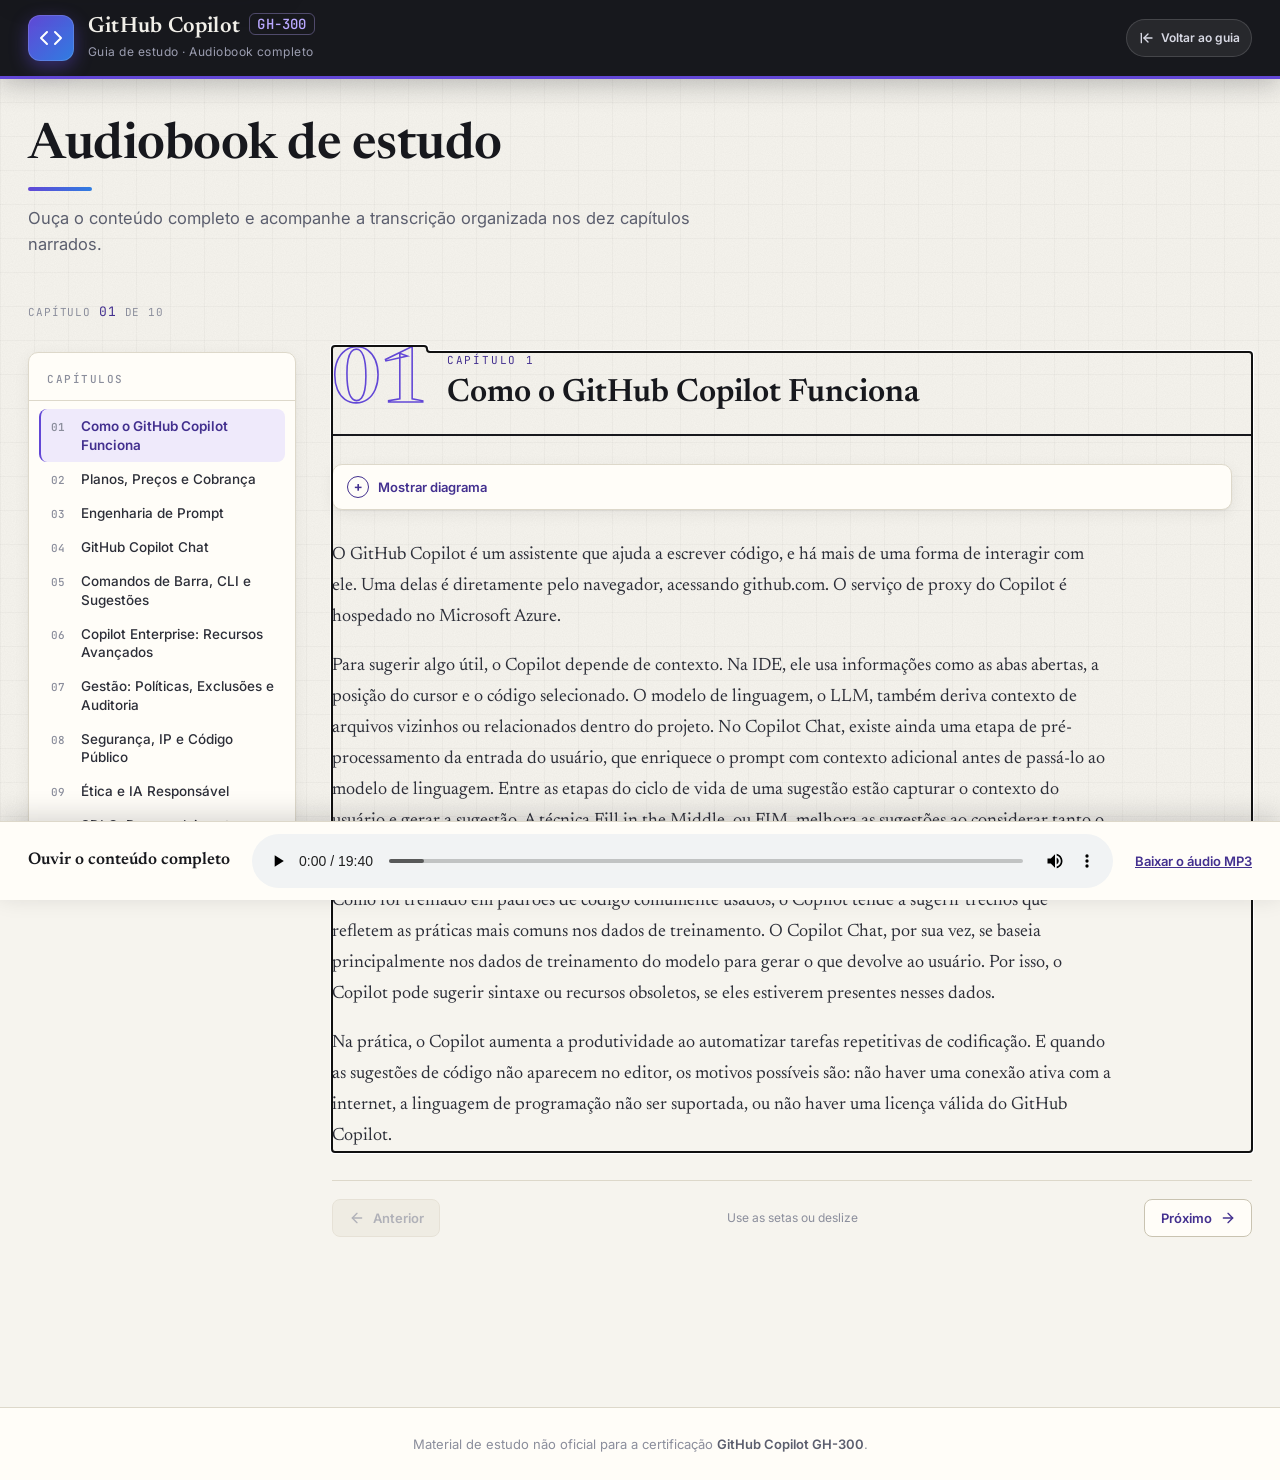
==== commit af148ebc: "feat(audiobook): audiobook refactoring" ====
--- a/audiobook.html
+++ b/audiobook.html
@@ -103,6 +103,15 @@
             <h3 id="capitulo-1-title">Como o GitHub Copilot Funciona</h3>
           </div>
         </div>
+        <details class="chapter-diagram">
+          <summary><span class="diagram-show-label">Mostrar diagrama</span><span class="diagram-hide-label">Ocultar diagrama</span></summary>
+          <figure>
+            <a class="chapter-diagram-link" href="assets/audiobook/diagrams/cap01_como_o_copilot_funciona.svg" target="_blank" rel="noopener" aria-label="Abrir o diagrama sobre como o GitHub Copilot gera uma sugestão em nova aba">
+              <img src="assets/audiobook/diagrams/cap01_como_o_copilot_funciona.svg" alt="Diagrama do fluxo de contexto na IDE até o proxy do Copilot no Azure, o modelo de linguagem e a sugestão, incluindo FIM e causas de sugestões ausentes." loading="lazy" decoding="async">
+            </a>
+            <figcaption>Como o GitHub Copilot gera uma sugestão.</figcaption>
+          </figure>
+        </details>
         <div class="audiobook-text">
           <p>O GitHub Copilot é um assistente que ajuda a escrever código, e há mais de uma forma de interagir com ele. Uma delas é diretamente pelo navegador, acessando github.com. O serviço de proxy do Copilot é hospedado no Microsoft Azure.</p>
           <p>Para sugerir algo útil, o Copilot depende de contexto. Na IDE, ele usa informações como as abas abertas, a posição do cursor e o código selecionado. O modelo de linguagem, o LLM, também deriva contexto de arquivos vizinhos ou relacionados dentro do projeto. No Copilot Chat, existe ainda uma etapa de pré-processamento da entrada do usuário, que enriquece o prompt com contexto adicional antes de passá-lo ao modelo de linguagem. Entre as etapas do ciclo de vida de uma sugestão estão capturar o contexto do usuário e gerar a sugestão. A técnica Fill in the Middle, ou FIM, melhora as sugestões ao considerar tanto o prefixo quanto o sufixo do código, preenchendo a parte intermediária com mais precisão.</p>
@@ -119,6 +128,15 @@
             <h3 id="capitulo-2-title">Planos, Preços e Cobrança</h3>
           </div>
         </div>
+        <details class="chapter-diagram">
+          <summary><span class="diagram-show-label">Mostrar diagrama</span><span class="diagram-hide-label">Ocultar diagrama</span></summary>
+          <figure>
+            <a class="chapter-diagram-link" href="assets/audiobook/diagrams/cap02_planos_precos_cobranca.svg" target="_blank" rel="noopener" aria-label="Abrir o diagrama sobre os planos do GitHub Copilot em nova aba">
+              <img src="assets/audiobook/diagrams/cap02_planos_precos_cobranca.svg" alt="Diagrama dos planos Individual, Business e Enterprise do GitHub Copilot e do uso e retenção de dados." loading="lazy" decoding="async">
+            </a>
+            <figcaption>Planos do GitHub Copilot: Individual, Business e Enterprise.</figcaption>
+          </figure>
+        </details>
         <div class="audiobook-text">
           <p>O GitHub Copilot Individual é cobrado de duas formas: mensalmente, como assinatura, ou anualmente, também como assinatura. Para quem trabalha em projetos de código aberto, o pagamento pode ser feito por fatura ou cartão de crédito. O Individual é o plano indicado para um contratante independente que desenvolve aplicativos para diversos clientes. Uma organização do Azure DevOps também pode usá-lo, sem precisar de uma licença do GitHub Enterprise. Quanto aos dados, o Individual usa os dados de prompt para treinar modelos de aprendizado de máquina, em busca de sugestões de código melhores, e a entrada do usuário em tempo real ajuda a gerar sugestões sensíveis ao contexto. Ao usar uma extensão compatível para Visual Studio, VS Code ou IDEs da JetBrains, ficam disponíveis as sugestões de código e o Chat.</p>
           <p>Quando a equipe usa o Individual e precisa de recursos administrativos e de exclusão de conteúdo, o caminho é atualizar para o Copilot Business. O Business também é o plano para uma empresa que guarda seu código no Bitbucket e quer usar o Copilot, no caso de clientes que não usam o GHE.</p>
@@ -135,6 +153,15 @@
             <h3 id="capitulo-3-title">Engenharia de Prompt</h3>
           </div>
         </div>
+        <details class="chapter-diagram">
+          <summary><span class="diagram-show-label">Mostrar diagrama</span><span class="diagram-hide-label">Ocultar diagrama</span></summary>
+          <figure>
+            <a class="chapter-diagram-link" href="assets/audiobook/diagrams/cap03_engenharia_de_prompt.svg" target="_blank" rel="noopener" aria-label="Abrir o diagrama sobre estilos e boas práticas de prompt em nova aba">
+              <img src="assets/audiobook/diagrams/cap03_engenharia_de_prompt.svg" alt="Diagrama dos estilos zero shot, few shot e role prompting, com boas práticas para melhorar prompts." loading="lazy" decoding="async">
+            </a>
+            <figcaption>Estilos de prompt e boas práticas.</figcaption>
+          </figure>
+        </details>
         <div class="audiobook-text">
           <p>A qualidade do que o Copilot sugere depende bastante de como o prompt é escrito. Duas técnicas para melhorá-lo são fornecer critérios de sucesso específicos e informar onde obter o conteúdo necessário. As práticas que melhoram a qualidade das sugestões incluem definir claramente o problema ou a tarefa, usar nomes de variáveis significativos e fornecer exemplos dos resultados desejados. Aplicar técnicas de engenharia de prompt para ser mais específico é também uma estratégia para aumentar o desempenho do Copilot Chat.</p>
           <p>Existem estilos de prompt com nomes próprios. No zero shot prompting, ou prompt de disparo zero, basta apresentar o pedido ao Copilot, sem nenhum exemplo. No few shot prompting, ou prompt de poucos disparos, o desenvolvedor informa o mecanismo que quer usar e como incorporá-lo ao resultado, fornecendo exemplos. Já no role prompting, descreve-se no prompt qual é a função de quem pede, para obter uma sugestão melhor.</p>
@@ -150,6 +177,15 @@
             <h3 id="capitulo-4-title">GitHub Copilot Chat</h3>
           </div>
         </div>
+        <details class="chapter-diagram">
+          <summary><span class="diagram-show-label">Mostrar diagrama</span><span class="diagram-hide-label">Ocultar diagrama</span></summary>
+          <figure>
+            <a class="chapter-diagram-link" href="assets/audiobook/diagrams/cap04_github_copilot_chat.svg" target="_blank" rel="noopener" aria-label="Abrir o diagrama sobre contexto, usos e revisão humana do Copilot Chat em nova aba">
+              <img src="assets/audiobook/diagrams/cap04_github_copilot_chat.svg" alt="Diagrama com formas de fornecer contexto ao Copilot Chat, usos principais e a etapa de revisão humana." loading="lazy" decoding="async">
+            </a>
+            <figcaption>Copilot Chat: contexto, usos e revisão humana.</figcaption>
+          </figure>
+        </details>
         <div class="audiobook-text">
           <p>O Copilot Chat é uma ferramenta de produtividade que dá sugestões, mas conta com o julgamento humano. Por isso, ao confiar em suas explicações sobre o funcionamento do código e as melhorias propostas, a principal consideração é revisar e validar o que foi gerado, quanto à precisão e à integridade. Entre suas possíveis limitações estão os dados de treinamento limitados e a capacidade restrita de lidar com estruturas de código complexas.</p>
           <p>Ele é especialmente útil para entender código. Ajuda a compreender uma base de código existente tirando dúvidas sobre o código e gerando explicações. É eficaz para explicar um código Cobol legado e traduzi-lo para outra linguagem, como C#, e para criar um cenário de teste de unidade para um código Python recém-desenvolvido. Também aumenta a produtividade quando um desenvolvedor é adicionado a um novo projeto e precisa entender o código do software atual, ou quando é preciso criar um arquivo de documentação para uma base de código recém-criada. Para quem está aprendendo uma nova linguagem, o Chat orienta e apoia nas tarefas e desafios comuns de codificação nessa linguagem, e o Copilot pode converter comentários em código, o que ajuda a compreender a sintaxe e as nuances dela. Dentro de uma IDE com um plugin compatível do GitHub Copilot, o Chat pode gerar testes unitários, explicar o código e sugerir melhorias. Para garantir que uma função funcione corretamente, o Chat sugere asserts, ou afirmações, baseadas no contexto e na semântica do código.</p>
@@ -165,6 +201,15 @@
             <h3 id="capitulo-5-title">Comandos de Barra, CLI e Sugestões</h3>
           </div>
         </div>
+        <details class="chapter-diagram">
+          <summary><span class="diagram-show-label">Mostrar diagrama</span><span class="diagram-hide-label">Ocultar diagrama</span></summary>
+          <figure>
+            <a class="chapter-diagram-link" href="assets/audiobook/diagrams/cap05_comandos_cli_sugestoes.svg" target="_blank" rel="noopener" aria-label="Abrir o diagrama sobre comandos, CLI, sugestões e feedback em nova aba">
+              <img src="assets/audiobook/diagrams/cap05_comandos_cli_sugestoes.svg" alt="Diagrama com comandos de barra do Chat, gh copilot suggest, sugestões no editor e formas de enviar feedback." loading="lazy" decoding="async">
+            </a>
+            <figcaption>Comandos de barra, CLI, sugestões no editor e feedback.</figcaption>
+          </figure>
+        </details>
         <div class="audiobook-text">
           <p>Os comandos de barra dão atalhos para tarefas comuns no Chat. O comando /tests cria testes de unidade para o código selecionado, e é o comando a usar ao gerar testes de unidade com o Chat. O comando /optimize, no Visual Studio, melhora o desempenho do código selecionado analisando sua complexidade de tempo de execução. E o comando /fix propõe alterações para problemas detectados, sugerindo correções para erros de sintaxe e erros de programação. Para obter sugestões integradas de refatoração, pode-se também adicionar comentários ao código e acionar uma sugestão, ou usar o comando /fix no chat em linha do GitHub Copilot.</p>
           <p>Na interface de linha de comando, a CLI, para gerar sugestões de código usa-se gh copilot suggest, escreve-se o comando desejado e, em seguida, seleciona-se a melhor sugestão da lista. O Copilot na CLI também permite definir a confirmação de execução padrão e a análise de uso.</p>
@@ -181,6 +226,15 @@
             <h3 id="capitulo-6-title">Copilot Enterprise: Recursos Avançados</h3>
           </div>
         </div>
+        <details class="chapter-diagram">
+          <summary><span class="diagram-show-label">Mostrar diagrama</span><span class="diagram-hide-label">Ocultar diagrama</span></summary>
+          <figure>
+            <a class="chapter-diagram-link" href="assets/audiobook/diagrams/cap06_copilot_enterprise_recursos.svg" target="_blank" rel="noopener" aria-label="Abrir o diagrama sobre recursos avançados do Copilot Enterprise em nova aba">
+              <img src="assets/audiobook/diagrams/cap06_copilot_enterprise_recursos.svg" alt="Diagrama dos recursos avançados do Copilot Enterprise: bases de conhecimento, revisões de pull request, sugestões inline e modelos personalizados." loading="lazy" decoding="async">
+            </a>
+            <figcaption>Recursos avançados do Copilot Enterprise.</figcaption>
+          </figure>
+        </details>
         <div class="audiobook-text">
           <p>O Copilot Enterprise reúne recursos avançados. Em todas as IDEs com suporte comercial, estão disponíveis as sugestões embutidas, as chamadas sugestões inline. As bases de conhecimento, as knowledge bases, são um recurso exclusivo do plano Enterprise, e podem tirar dúvidas sobre trechos de código, documentação e padrões de design. Com os modelos personalizados, o Copilot produz retornos que usam as práticas e os padrões dos repositórios da própria organização. Nas revisões de código durante o processo de pull request, o Enterprise gera um resumo em prosa e uma lista com marcadores das principais alterações de todas as pull requests, e também pode tirar dúvidas sobre o conjunto de alterações.</p>
         </div>
@@ -194,6 +248,15 @@
             <h3 id="capitulo-7-title">Gestão: Políticas, Exclusões e Auditoria</h3>
           </div>
         </div>
+        <details class="chapter-diagram">
+          <summary><span class="diagram-show-label">Mostrar diagrama</span><span class="diagram-hide-label">Ocultar diagrama</span></summary>
+          <figure>
+            <a class="chapter-diagram-link" href="assets/audiobook/diagrams/cap07_gestao_politicas_exclusoes_auditoria.svg" target="_blank" rel="noopener" aria-label="Abrir o diagrama sobre gestão do Copilot em nova aba">
+              <img src="assets/audiobook/diagrams/cap07_gestao_politicas_exclusoes_auditoria.svg" alt="Diagrama dos pilares de gestão do Copilot: políticas, exclusões de conteúdo, auditoria e métricas." loading="lazy" decoding="async">
+            </a>
+            <figcaption>Gestão do Copilot: políticas, exclusões, auditoria e métricas.</figcaption>
+          </figure>
+        </details>
         <div class="audiobook-text">
           <p>A gestão do Copilot em uma organização passa por políticas, exclusões de conteúdo, auditoria e métricas. Para restringir o uso do Copilot Business a determinados repositórios, a política em toda a organização é configurada nas configurações da organização.</p>
           <p>Sobre as exclusões de conteúdo: podem ser configurados para exclusão arquivos, pastas e repositórios. Para excluir arquivos específicos do uso do Copilot Business, eles são adicionados a um arquivo copilot.ignore. O conteúdo excluído deixa de estar disponível diretamente para o Copilot como contexto, e as sugestões do Copilot não aparecem mais nos arquivos excluídos. Ainda assim, o Copilot pode usar conteúdo excluído se o conteúdo de um arquivo excluído for referenciado em código que não foi excluído, por exemplo, em chamadas de função. Uma limitação das exclusões é que elas podem ser contornadas, pois estão disponíveis apenas para repositórios Git. A exclusão de conteúdo leva até 30 minutos para ser adicionada ou atualizada. Se as exclusões não estiverem funcionando, deve-se verificar se o usuário está em uma organização que tem exclusões de conteúdo configuradas, e se as configurações de exclusão de conteúdo foram alteradas nos últimos 30 minutos ou antes disso. Para validar que o Copilot não está retornando sugestões por causa das exclusões, o ícone do GitHub Copilot na barra de status do editor exibe uma mensagem.</p>
@@ -210,6 +273,15 @@
             <h3 id="capitulo-8-title">Segurança, IP e Código Público</h3>
           </div>
         </div>
+        <details class="chapter-diagram">
+          <summary><span class="diagram-show-label">Mostrar diagrama</span><span class="diagram-hide-label">Ocultar diagrama</span></summary>
+          <figure>
+            <a class="chapter-diagram-link" href="assets/audiobook/diagrams/cap08_seguranca_ip_codigo_publico.svg" target="_blank" rel="noopener" aria-label="Abrir o diagrama sobre segurança, propriedade intelectual e código público em nova aba">
+              <img src="assets/audiobook/diagrams/cap08_seguranca_ip_codigo_publico.svg" alt="Diagrama do fluxo de uma sugestão pelo filtro de código público, configurações do usuário, proteção de propriedade intelectual, toxicidade e segurança." loading="lazy" decoding="async">
+            </a>
+            <figcaption>Segurança, propriedade intelectual e código público.</figcaption>
+          </figure>
+        </details>
         <div class="audiobook-text">
           <p>Um tema central de segurança é o código público. O filtro de detecção de duplicação do Copilot pode ser configurado no nível da organização para evitar que o Copilot sugira trechos de código disponíveis publicamente. O objetivo principal do filtro é detectar e bloquear sugestões que correspondam a trechos de código público no GitHub, se contiverem cerca de 150 caracteres. O processo funciona executando as sugestões de código por meio de filtros projetados para detectar código público. Além disso, o Copilot filtra sugestões que correspondam ao código de repositórios públicos e implementa salvaguardas para detectar e evitar a sugestão de trechos literais de código público. Antes de a sugestão chegar ao usuário, há verificações adicionais: a correspondência com código público, opcional conforme as configurações, e a compatibilidade com configurações específicas do usuário. Para configurar a detecção de duplicatas, há dois caminhos: Configurações empresariais, depois Copilot, depois Políticas; ou Configurações da organização, depois Copilot, depois Políticas.</p>
           <p>Para ter a ajuda da Microsoft e do GitHub na proteção contra violação de IP, é preciso bloquear as correspondências de código público: a configuração de sugestões que correspondem ao código público deve ser definida como bloqueado.</p>
@@ -225,6 +297,15 @@
             <h3 id="capitulo-9-title">Ética e IA Responsável</h3>
           </div>
         </div>
+        <details class="chapter-diagram">
+          <summary><span class="diagram-show-label">Mostrar diagrama</span><span class="diagram-hide-label">Ocultar diagrama</span></summary>
+          <figure>
+            <a class="chapter-diagram-link" href="assets/audiobook/diagrams/cap09_etica_ia_responsavel.svg" target="_blank" rel="noopener" aria-label="Abrir o diagrama sobre ética e IA responsável em nova aba">
+              <img src="assets/audiobook/diagrams/cap09_etica_ia_responsavel.svg" alt="Diagrama dos riscos do uso de IA, formas de minimizar preconceitos e princípios de justiça e transparência." loading="lazy" decoding="async">
+            </a>
+            <figcaption>Ética e IA responsável.</figcaption>
+          </figure>
+        </details>
         <div class="audiobook-text">
           <p>O uso responsável da IA começa por entender seus riscos. Um deles é que os sistemas de IA podem, por vezes, tomar decisões difíceis de interpretar. Outro é a imprecisão: uma ferramenta de IA generativa pode criar resultados imprecisos porque os dados de treinamento podem conter preconceitos ou inconsistências. Para minimizar preconceitos durante o desenvolvimento da IA, usam-se dados diversos, métricas de justiça e supervisão humana. O desenvolvedor também deve ter cuidado ao usar o Copilot para cálculos matemáticos, evitando depender de retornos baseados em padrões sem verificar a precisão do cálculo.</p>
           <p>Entre os princípios éticos de IA da Microsoft, a justiça, ou Fairness, visa garantir que os sistemas de IA tratem todas as pessoas igualmente. Na operação de uma ferramenta de IA, a justiça pode ser integrada treinando dados e algoritmos de IA para serem livres de preconceitos. Já a transparência é o princípio que enfatiza que os sistemas de IA devem ser compreensíveis e fornecer informações claras sobre como funcionam. Um exemplo: um gerente de mídia social que quer usar IA para filtrar conteúdo aplica a transparência ao fornecer explicações claras sobre os tipos de conteúdo que a IA foi projetada para filtrar e sobre como ela chega à sua conclusão.</p>
@@ -239,6 +320,15 @@
             <h3 id="capitulo-10-title">SDLC: Desenvolvimento, Testes e Produtividade</h3>
           </div>
         </div>
+        <details class="chapter-diagram">
+          <summary><span class="diagram-show-label">Mostrar diagrama</span><span class="diagram-hide-label">Ocultar diagrama</span></summary>
+          <figure>
+            <a class="chapter-diagram-link" href="assets/audiobook/diagrams/cap10_sdlc_desenvolvimento_testes_produtividade.svg" target="_blank" rel="noopener" aria-label="Abrir o diagrama sobre o Copilot no ciclo de desenvolvimento em nova aba">
+              <img src="assets/audiobook/diagrams/cap10_sdlc_desenvolvimento_testes_produtividade.svg" alt="Diagrama das fases de requisitos, design, codificação, refatoração e testes no ciclo de desenvolvimento, com riscos do código gerado." loading="lazy" decoding="async">
+            </a>
+            <figcaption>O Copilot em cada fase do ciclo de vida de desenvolvimento de software.</figcaption>
+          </figure>
+        </details>
         <div class="audiobook-text">
           <p>O Copilot pode ajudar em cada fase do Ciclo de Vida de Desenvolvimento de Software, o SDLC. Na análise de requisitos, ele fornece modelos e trechos de código que auxiliam na documentação dos requisitos. Na fase de design, pode sugerir padrões de design e práticas recomendadas relevantes para o projeto.</p>
           <p>Na escrita do código, o Copilot ajuda os desenvolvedores a reduzir a quantidade de código padrão, o boilerplate, que precisam escrever manualmente, sugerindo trechos de código que podem ser reutilizados em diferentes partes do projeto. Também sugere otimizações para melhorar o desempenho, analisando a base de código e sugerindo algoritmos ou estruturas de dados mais eficientes. Ajuda a escrever documentação, sugerindo resumos ou descrições com base na funcionalidade do código. E reduz a alternância de contexto, porque permite que os desenvolvedores permaneçam na IDE. Na modernização de aplicativos, o Copilot pode sugerir padrões de programação modernos com base no código do desenvolvedor. Para gerar dados de amostra, um método é usar a capacidade do Copilot de criar informações fictícias a partir de padrões nos dados de treinamento; outro é aproveitar suas sugestões para criar dados com base na documentação da API no repositório.</p>
--- a/styles.css
+++ b/styles.css
@@ -839,7 +839,114 @@
   border-top: 1px solid var(--line);
 }
 
+.chapter-diagram {
+  max-width: 900px;
+  margin: 0 0 30px;
+  padding: 0;
+  background: var(--paper-2);
+  border: 1px solid var(--line);
+  border-radius: var(--radius);
+  box-shadow: var(--shadow-1);
+  overflow: hidden;
+}
+
+.chapter-diagram summary {
+  display: flex;
+  align-items: center;
+  gap: 9px;
+  padding: 11px 14px;
+  color: var(--accent-ink);
+  cursor: pointer;
+  font-family: var(--font-body);
+  font-size: 13px;
+  font-weight: 600;
+  list-style: none;
+  user-select: none;
+}
+
+.chapter-diagram summary::-webkit-details-marker {
+  display: none;
+}
+
+.diagram-hide-label {
+  display: none;
+}
+
+.chapter-diagram[open] .diagram-show-label {
+  display: none;
+}
+
+.chapter-diagram[open] .diagram-hide-label {
+  display: inline;
+}
+
+.chapter-diagram summary::before {
+  content: "+";
+  display: grid;
+  width: 20px;
+  height: 20px;
+  place-items: center;
+  border: 1px solid currentColor;
+  border-radius: 50%;
+  font-family: var(--font-mono);
+  font-size: 14px;
+  line-height: 1;
+}
+
+.chapter-diagram summary:hover {
+  background: var(--accent-soft);
+}
+
+.chapter-diagram summary:focus-visible {
+  outline: 2px solid var(--accent);
+  outline-offset: -2px;
+}
+
+.chapter-diagram[open] summary {
+  border-bottom: 1px solid var(--line);
+}
+
+.chapter-diagram[open] summary::before {
+  content: "−";
+}
+
+.chapter-diagram figure {
+  margin: 12px;
+}
+
+.chapter-diagram-link {
+  display: block;
+  overflow: hidden;
+  border-radius: 6px;
+  background: #fff;
+}
+
+.chapter-diagram img {
+  display: block;
+  width: 100%;
+  height: auto;
+  transition: transform .3s ease;
+}
+
+.chapter-diagram-link:hover img {
+  transform: scale(1.012);
+}
+
+.chapter-diagram-link:focus-visible {
+  outline: 2px solid var(--accent);
+  outline-offset: 3px;
+}
+
+.chapter-diagram figcaption {
+  margin-top: 10px;
+  color: var(--ink-3);
+  font-family: var(--font-body);
+  font-size: 12px;
+  line-height: 1.45;
+}
+
 .audiobook-carousel {
+
   position: relative;
 }
 
@@ -1140,6 +1247,23 @@
     padding: 18px;
   }
 
+  .chapter-diagram {
+    margin-bottom: 24px;
+  }
+
+  .chapter-diagram figure {
+    margin: 8px;
+  }
+
+  .chapter-diagram summary {
+    padding: 10px 12px;
+    font-size: 12px;
+  }
+
+  .chapter-diagram figcaption {
+    font-size: 11px;
+  }
+
   .carousel-controls {
     gap: 8px;
   }
@@ -1250,6 +1374,9 @@
   .audiobook-carousel .audiobook-chapter:first-child { page-break-before: auto; }
   .carousel-toolbar, .carousel-controls, .chapter-menu-backdrop { display: none !important; }
   .audiobook-carousel .chapter-nav { display: none !important; }
+  .chapter-diagram { display: block !important; }
+  .chapter-diagram summary { display: none !important; }
+  .chapter-diagram figure { display: block !important; }
   .q-card, .cs-card { box-shadow: none; break-inside: avoid; }
   .container { max-width: none; padding: 0; }
 }
